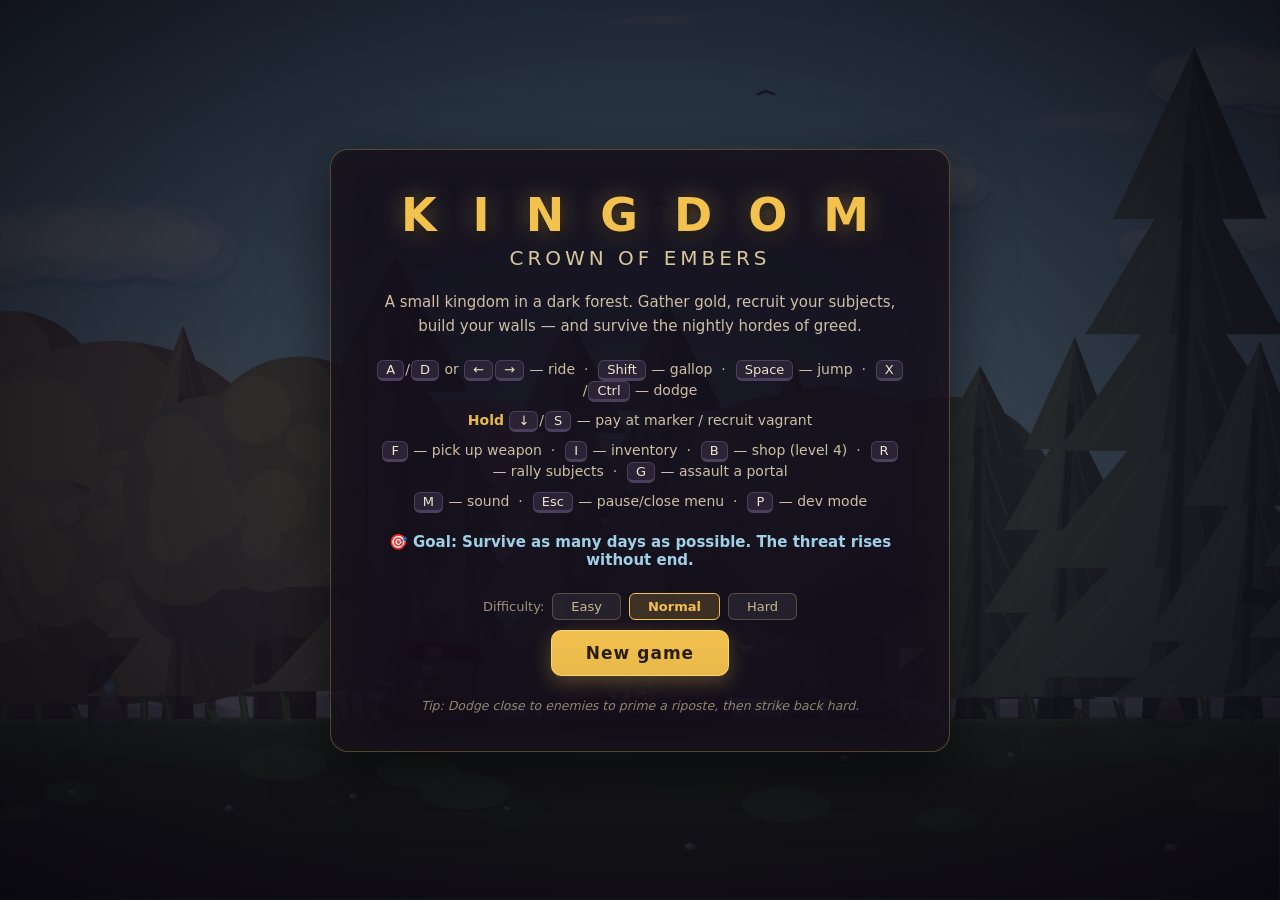
==== index.html @ ea425036 "Add castle upgrade system, render budget/profiler, and rendering overhaul Introduces a castle upgrad" ====
<!DOCTYPE html>
<html lang="en">
<head>
<meta charset="UTF-8" />
<meta name="viewport" content="width=device-width, initial-scale=1.0, maximum-scale=1.0, user-scalable=no, viewport-fit=cover" />
<meta name="apple-mobile-web-app-capable" content="yes" />
<meta name="apple-mobile-web-app-status-bar-style" content="black-translucent" />
<meta name="mobile-web-app-capable" content="yes" />
<title>Kingdom — Crown of Embers</title>
<link rel="stylesheet" href="style.css" />
<style>
.diff-select { display:flex; align-items:center; gap:8px; margin:14px 0 10px; justify-content:center; }
.diff-label  { color:#a09078; font-size:13px; }
.diff-btn    { background:rgba(255,255,255,0.07); border:1px solid rgba(200,180,120,0.3); color:#c8b890;
               padding:5px 18px; border-radius:6px; cursor:pointer; font-size:13px; font-family:inherit;
               transition:background 0.15s, border-color 0.15s; }
.diff-btn:hover    { background:rgba(255,255,255,0.13); }
.diff-btn.diff-active { background:rgba(242,193,78,0.18); border-color:#f2c14e; color:#f2c14e; font-weight:bold; }
.diff-btn[data-diff="easy"].diff-active   { background:rgba(155,208,90,0.18); border-color:#9bd05a; color:#9bd05a; }
.diff-btn[data-diff="hard"].diff-active   { background:rgba(220,80,60,0.18);  border-color:#e05040; color:#e05040; }
</style>
</head>
<body>
  <div id="game-wrap">
    <canvas id="game"></canvas>

    <!-- HUD -->
    <div id="hud" class="hidden">
      <div class="hud-left">
        <div id="hud-day" class="hud-pill"><span class="icon" id="hud-phase-icon">☀</span> <span id="hud-day-text">Day 1</span> · <span id="hud-phase-text">Morning</span></div>
        <div id="hud-base" class="hud-pill">🏰 <span id="hud-base-text">Camp</span></div>
        <div id="hud-skipnight" class="hud-pill" style="display:none;cursor:pointer;pointer-events:auto;">🌆 Skip to dusk <span style="opacity:0.65">[N]</span></div>
      </div>
      <div class="hud-center">
        <div id="hud-objective" class="hud-objective">Build up your base and survive the night</div>
      </div>
      <div class="hud-right">
        <div id="hud-coins" class="hud-pill big">🪙 <span id="hud-coins-text">0</span></div>
        <div id="hud-hp" class="hud-pill">❤ <span id="hud-hp-text">5/5</span></div>
        <div id="hud-weapon" class="hud-pill">⚔ <span id="hud-weapon-text">No weapon</span></div>
        <div id="hud-armor" class="hud-pill">🛡 <span id="hud-armor-text">No armor</span></div>
        <div id="hud-pop" class="hud-pill">👥 <span id="hud-pop-text">0</span> · 🏹 <span id="hud-arch-text">0</span> · 🔨 <span id="hud-build-text">0</span></div>
        <div id="hud-arrow-rain" class="hud-pill hud-ability hidden">
          <span id="hud-arrow-rain-fill" class="hud-ability-fill"></span>
          <span class="hud-ability-key">Q</span>
          <span class="hud-ability-name">Arrow Rain</span>
          <span id="hud-arrow-rain-cd" class="hud-ability-cd">Ready</span>
        </div>
        <div id="hud-skillpts" class="hud-pill" style="display:none;cursor:pointer;">🏹 <span id="hud-skillpts-text">0 ep</span></div>
      </div>
    </div>

    <!-- contextual prompt -->
    <div id="prompt" class="hidden"></div>

    <!-- Start screen -->
    <div id="start-screen" class="overlay">
      <div class="overlay-card">
        <h1>K I N G D O M</h1>
        <h2>Crown of Embers</h2>
        <p class="tag">A small kingdom in a dark forest. Gather gold, recruit your subjects, build your walls — and survive the nightly hordes of greed.</p>
        <div class="controls">
          <div><kbd>A</kbd>/<kbd>D</kbd> or <kbd>←</kbd><kbd>→</kbd> — ride &nbsp;·&nbsp; <kbd>Shift</kbd> — gallop &nbsp;·&nbsp; <kbd>Space</kbd> — jump &nbsp;·&nbsp; <kbd>X</kbd>/<kbd>Ctrl</kbd> — dodge</div>
          <div><b>Hold</b> <kbd>↓</kbd>/<kbd>S</kbd> — pay at marker / recruit vagrant</div>
          <div><kbd>F</kbd> — pick up weapon &nbsp;·&nbsp; <kbd>I</kbd> — inventory &nbsp;·&nbsp; <kbd>B</kbd> — shop (level 4) &nbsp;·&nbsp; <kbd>R</kbd> — rally subjects &nbsp;·&nbsp; <kbd>G</kbd> — assault a portal</div>
          <div><kbd>M</kbd> — sound &nbsp;·&nbsp; <kbd>Esc</kbd> — pause/close menu &nbsp;·&nbsp; <kbd>P</kbd> — dev mode</div>
        </div>
        <div class="goal-line">🎯 Goal: Survive as many days as possible. The threat rises without end.</div>
        <div class="diff-select">
          <span class="diff-label">Difficulty:</span>
          <button class="diff-btn" data-diff="easy">Easy</button>
          <button class="diff-btn diff-active" data-diff="normal">Normal</button>
          <button class="diff-btn" data-diff="hard">Hard</button>
        </div>
        <div class="btn-row">
          <button id="btn-start" class="btn primary">New game</button>
          <button id="btn-continue" class="btn hidden">Continue</button>
        </div>
        <p class="hint">Tip: Dodge close to enemies to prime a riposte, then strike back hard.</p>
      </div>
    </div>

    <!-- End screen -->
    <div id="end-screen" class="overlay hidden">
      <div class="overlay-card">
        <h1 id="end-title">The kingdom fell</h1>
        <p id="end-text" class="tag"></p>
        <div class="btn-row">
          <button id="btn-restart" class="btn primary">Play again</button>
        </div>
      </div>
    </div>

    <div id="pause-screen" class="overlay hidden">
      <div class="overlay-card small">
        <h1>Pause</h1>
        <p class="tag">Press <kbd>Esc</kbd> to continue</p>
      </div>
    </div>

    <!-- Skill Tree (toggle with K) -->
    <div id="skill-tree-screen" class="hidden" style="position:absolute;inset:0;background:rgba(8,5,18,0.88);display:flex;align-items:center;justify-content:center;z-index:120;font-family:inherit;">
      <div id="skill-tree-card" style="background:rgba(20,14,30,0.97);border:1.5px solid rgba(200,170,100,0.35);border-radius:14px;padding:28px 32px;max-width:720px;width:95%;color:#d4c8a8;position:relative;">
        <div style="display:flex;align-items:center;justify-content:space-between;margin-bottom:18px;">
          <h2 id="st-title" style="margin:0;font-size:20px;color:#f2c14e;letter-spacing:2px;">🏹 ARCHER SKILL TREE</h2>
          <div style="display:flex;align-items:center;gap:16px;">
            <span id="st-points" style="color:#9bd05a;font-size:15px;font-weight:bold;"></span>
            <button id="st-close-btn" style="background:rgba(255,255,255,0.08);border:1px solid rgba(255,255,255,0.2);color:#c8b890;padding:4px 14px;border-radius:6px;cursor:pointer;font-size:14px;font-family:inherit;">Close ✕</button>
          </div>
        </div>
        <div id="st-tabs" style="display:flex;gap:8px;margin-bottom:14px;"></div>
        <div id="st-branches" style="display:grid;grid-template-columns:1fr 1fr 1fr;gap:14px;margin-bottom:18px;"></div>
        <div id="st-ultimates" style="display:grid;grid-template-columns:1fr 1fr;gap:14px;padding-top:14px;border-top:1px solid rgba(200,170,100,0.2);"></div>
        <p style="margin:12px 0 0;font-size:11px;color:#7a6a50;text-align:center;">Press <kbd style="background:rgba(255,255,255,0.1);padding:1px 6px;border-radius:3px;">K</kbd> to open/close the skill tree</p>
      </div>
    </div>

    <!-- Dev Tools Panel (toggle with P) -->
    <div id="dev-panel" class="hidden" aria-label="Developer tools">
      <div class="dev-header">
        <div class="dev-title">
          <span class="dev-eyebrow">Developer</span>
          <strong>Tools</strong>
        </div>
        <div class="dev-header-actions">
          <output id="dev-fps" class="dev-fps" aria-label="Frames per second">-- FPS</output>
          <kbd>P</kbd>
          <button type="button" id="dev-close" class="dev-close" title="Close dev tools" aria-label="Close dev tools">×</button>
        </div>
      </div>

      <dl id="dev-stats" class="dev-stats" aria-live="polite"></dl>

      <div class="dev-quickbar" aria-label="Quick dev controls">
        <button class="dev-btn" id="dev-profiler-btn" data-dev="profiler">Profiler: ⚫ OFF</button>
        <button class="dev-btn" id="dev-god-btn" data-dev="godMode">God mode: ⚫ OFF</button>
        <button class="dev-btn" data-dev="healAll">Full heal 💚</button>
        <div class="dev-speed" role="group" aria-label="Game speed">
          <button class="dev-btn dev-speed-btn dev-active" id="dev-spd-1" data-dev="speed1">×1</button>
          <button class="dev-btn dev-speed-btn" id="dev-spd-2" data-dev="speed2">×2</button>
          <button class="dev-btn dev-speed-btn" id="dev-spd-4" data-dev="speed4">×4</button>
        </div>
      </div>

      <details class="dev-section" open>
        <summary><span>Run setup</span><small>Gold, embers and day jumps</small></summary>
        <div class="dev-section-body">
          <div class="dev-group">
            <div class="dev-label">Gold</div>
            <div class="dev-row dev-equal">
              <button class="dev-btn" data-dev="coins10">+10 🪙</button>
              <button class="dev-btn" data-dev="coins50">+50 🪙</button>
              <button class="dev-btn" data-dev="coins1000">+1000 🪙</button>
            </div>
          </div>
          <div class="dev-group">
            <div class="dev-label">Embers</div>
            <div class="dev-row dev-equal">
              <button class="dev-btn" data-dev="embers10">+10 🔥</button>
              <button class="dev-btn" data-dev="embers50">+50 🔥</button>
              <button class="dev-btn" data-dev="embers500">+500 🔥</button>
            </div>
          </div>
          <div class="dev-group">
            <div class="dev-label">Time</div>
            <div class="dev-row">
              <button class="dev-btn" data-dev="night">→ Night 🌙</button>
              <button class="dev-btn" data-dev="day">→ Day ☀</button>
              <button class="dev-btn dev-danger" data-dev="day10">Day 10 ☠</button>
              <button class="dev-btn dev-danger" data-dev="day15">Day 15 ☠</button>
              <button class="dev-btn dev-danger" data-dev="day20">Day 20 ☠</button>
            </div>
          </div>
          <div class="dev-group">
            <div class="dev-label">Meta</div>
            <div class="dev-row">
              <button class="dev-btn dev-danger" data-dev="resetUpgrades">Reset upgrades</button>
              <button class="dev-btn dev-danger" data-dev="clearLeaderboard">Clear leaderboard</button>
            </div>
          </div>
        </div>
      </details>

      <details class="dev-section" open>
        <summary><span>Kingdom</span><small>Base, walls and recovery</small></summary>
        <div class="dev-section-body">
          <div class="dev-row">
            <button class="dev-btn" data-dev="upgradeBase">Upgrade base ⬆</button>
            <button class="dev-btn dev-danger" data-dev="maxBase">Max base 🏰</button>
            <button class="dev-btn dev-danger" data-dev="maxWalls">Max walls 🧱</button>
            <button class="dev-btn" data-dev="fortTier">Fort tier +1 🔮</button>
          </div>
        </div>
      </details>

      <details class="dev-section">
        <summary><span>Spawn</span><small>Enemies, units and wildlife</small></summary>
        <div class="dev-section-body">
          <div class="dev-group">
            <div class="dev-label">Enemies</div>
            <div class="dev-row">
              <button class="dev-btn" data-dev="imp">Imp</button>
              <button class="dev-btn" data-dev="fireImp">Flying Imp</button>
              <button class="dev-btn" data-dev="emberBrute">Ember Brute</button>
              <button class="dev-btn" data-dev="ashPriest">Ash Priest</button>
              <button class="dev-btn" data-dev="siegeImp">Siege Imp</button>
              <button class="dev-btn" data-dev="8imp">8x Imp</button>
              <button class="dev-btn" data-dev="dragon">🐉 Dragon</button>
              <button class="dev-btn" data-dev="magmaGolem">Magma Colossus</button>
              <button class="dev-btn dev-danger" data-dev="killAll">💀 Kill all</button>
            </div>
          </div>
          <div class="dev-group">
            <div class="dev-label">The Hollow (phase 2)</div>
            <div class="dev-row">
              <button class="dev-btn" data-dev="shade">Shade</button>
              <button class="dev-btn" data-dev="voidWraith">Void Wraith</button>
              <button class="dev-btn" data-dev="voidBrute">Hollow Brute</button>
              <button class="dev-btn" data-dev="voidTitan">Void Titan</button>
              <button class="dev-btn" data-dev="voidSeraph">Null Seraph</button>
            </div>
          </div>
          <div class="dev-group">
            <div class="dev-label">Assault & phases</div>
            <div class="dev-row">
              <button class="dev-btn" data-dev="startAssault">⚔ Start assault</button>
              <button class="dev-btn" data-dev="crackPortals">Crack portals</button>
              <button class="dev-btn dev-danger" data-dev="phase2">🌀 Begin phase 2</button>
            </div>
          </div>
          <div class="dev-group">
            <div class="dev-label">Units</div>
            <div class="dev-row dev-equal">
              <button class="dev-btn" data-dev="unitArcher">🏹 Archer</button>
              <button class="dev-btn" data-dev="unitBuilder">🔨 Builder</button>
              <button class="dev-btn" data-dev="unitFarmer">🌾 Farmer</button>
              <button class="dev-btn" data-dev="unitGuard">🛡️ Guard</button>
              <button class="dev-btn" data-dev="unitMiner">⛏️ Miner</button>
            </div>
          </div>
          <div class="dev-group">
            <div class="dev-label">Wildlife</div>
            <div class="dev-row">
              <button class="dev-btn" data-dev="deer">🦌 Deer</button>
              <button class="dev-btn" data-dev="rabbit">🐇 Rabbit</button>
              <button class="dev-btn" data-dev="duck">🦆 Duck</button>
              <button class="dev-btn dev-danger" data-dev="bear">🐻 Bear</button>
            </div>
          </div>
        </div>
      </details>

      <details class="dev-section">
        <summary><span>Progression</span><small>Levels and skill points</small></summary>
        <div class="dev-section-body">
          <div class="dev-row">
            <button class="dev-btn" data-dev="archerLvl1">🏹 +1 lvl</button>
            <button class="dev-btn" data-dev="archerLvl5">🏹 +5 lvl</button>
            <button class="dev-btn" data-dev="guardLvl1">🛡️ +1 lvl</button>
            <button class="dev-btn" data-dev="guardLvl5">🛡️ +5 lvl</button>
            <button class="dev-btn" data-dev="skillPts5">+5 skill pts</button>
            <button class="dev-btn dev-danger" data-dev="archerAllSkills">🏹 All skills</button>
          </div>
        </div>
      </details>

      <details class="dev-section">
        <summary><span>Player loadout</span><small>Death hub, weapons and armor</small></summary>
        <div class="dev-section-body">
          <div class="dev-group">
            <div class="dev-label">Player</div>
            <div class="dev-row">
              <button class="dev-btn dev-danger" data-dev="deathHub">Death hub</button>
            </div>
          </div>
          <div class="dev-group">
            <div class="dev-label">Weapons</div>
            <div class="dev-stack" id="dev-weapon-buttons">
              <button class="dev-btn dev-danger" data-dev="dropWeapon">Drop equipped</button>
            </div>
          </div>
          <div class="dev-group">
            <div class="dev-label">Armor</div>
            <div class="dev-stack" id="dev-armor-buttons">
              <button class="dev-btn dev-danger" data-dev="removeArmor">Remove armor</button>
            </div>
          </div>
          <div class="dev-group">
            <div class="dev-label">Mounts</div>
            <div class="dev-stack" id="dev-mount-buttons">
              <button class="dev-btn dev-danger" data-dev="stableMount">Dismount</button>
            </div>
          </div>
        </div>
      </details>
    </div>
  </div>

  <!-- Mobile touch controls -->
  <div id="touch-controls" class="hidden">
    <div id="tc-left">
      <button class="tc-btn" id="tc-move-left">◀</button>
      <button class="tc-btn" id="tc-move-right">▶</button>
    </div>
    <div id="tc-right">
      <button class="tc-btn tc-small" id="tc-interact">⬇ Pay</button>
      <button class="tc-btn tc-small" id="tc-pickup">⚔ Pick up</button>
      <button class="tc-btn tc-small" id="tc-dodge">Dodge</button>
      <button class="tc-btn tc-jump" id="tc-jump">↑</button>
    </div>
  </div>

  <script type="module" src="src/core/game.js"></script>
</body>
</html>
---- style.css ----
:root {
  --gold: #f2c14e;
  --gold-soft: #e8b84b;
  --ink: #1a1622;
  --parchment: #efe2c4;
  --blue: #6fb3d6;
  --red: #c1453b;
}

* { box-sizing: border-box; margin: 0; padding: 0; }

html, body {
  width: 100%;
  height: 100%;
  overflow: hidden;
  background: #0c0a12;
  font-family: "Trebuchet MS", "Segoe UI", system-ui, sans-serif;
  color: var(--parchment);
  user-select: none;
}

#game-wrap { position: fixed; inset: 0; }

canvas#game {
  display: block;
  width: 100%;
  height: 100%;
  image-rendering: auto;
  cursor: default;
}

.hidden { display: none !important; }

/* ---------- HUD ---------- */
#hud {
  position: absolute;
  top: 0; left: 0; right: 0;
  display: flex;
  justify-content: space-between;
  align-items: flex-start;
  padding: 14px 18px;
  pointer-events: none;
  z-index: 5;
  text-shadow: 0 2px 4px rgba(0,0,0,0.7);
}
.hud-left, .hud-right { display: flex; flex-direction: column; gap: 8px; }
.hud-center { flex: 1; display: flex; justify-content: center; }
.hud-right { align-items: flex-end; }

.hud-pill {
  background: rgba(20, 16, 28, 0.72);
  border: 1px solid rgba(242, 193, 78, 0.42);
  border-radius: 999px;
  padding: 6px 14px;
  font-size: 15px;
  font-weight: 600;
  letter-spacing: 0;
  white-space: nowrap;
}
.hud-pill.big { font-size: 20px; color: var(--gold); border-color: rgba(242,193,78,0.68); }
.hud-pill .icon { font-size: 16px; }
.hud-ability {
  position: relative;
  overflow: hidden;
  display: flex;
  align-items: center;
  gap: 8px;
  color: #cfe6f2;
  border-color: rgba(111, 179, 214, 0.55);
}
.hud-ability-fill {
  position: absolute;
  inset: 0 auto 0 0;
  width: 100%;
  background: rgba(111, 179, 214, 0.18);
  pointer-events: none;
}
.hud-ability > span:not(.hud-ability-fill) {
  position: relative;
  z-index: 1;
}
.hud-ability-key {
  min-width: 22px;
  height: 22px;
  display: inline-flex;
  align-items: center;
  justify-content: center;
  border: 1px solid rgba(207, 230, 242, 0.5);
  border-radius: 6px;
  background: rgba(207, 230, 242, 0.08);
  font-size: 12px;
}
.hud-ability-cd {
  color: var(--gold);
}
.hud-ability.ready {
  color: #f3f6df;
  border-color: rgba(155, 208, 90, 0.62);
}
.hud-ability.ready .hud-ability-fill {
  background: rgba(155, 208, 90, 0.18);
}

.hud-objective {
  background: rgba(20, 16, 28, 0.66);
  border: 1px solid rgba(111, 179, 214, 0.48);
  border-radius: 999px;
  padding: 7px 18px;
  font-size: 14px;
  color: #cfe6f2;
  max-width: 60vw;
  text-align: center;
}

#prompt {
  position: absolute;
  left: 50%;
  bottom: 8%;
  transform: translateX(-50%);
  background: rgba(20, 16, 28, 0.88);
  border: 1px solid rgba(242, 193, 78, 0.62);
  border-radius: 8px;
  padding: 10px 22px;
  font-size: 16px;
  font-weight: 600;
  z-index: 5;
  text-align: center;
  text-shadow: 0 2px 4px rgba(0,0,0,0.7);
  pointer-events: none;
}
#prompt .cost { color: var(--gold); }
#prompt .hold {
  opacity: 0.86;
  font-size: 0.82em;
  border: 1px solid rgba(242,193,78,0.38);
  border-radius: 6px;
  padding: 1px 7px;
  background: rgba(242,193,78,0.08);
}

/* ---------- Overlays ---------- */
.overlay {
  position: absolute;
  inset: 0;
  display: flex;
  align-items: center;
  justify-content: center;
  background: radial-gradient(ellipse at center, rgba(20,14,30,0.55), rgba(8,6,14,0.92));
  z-index: 10;
}
.overlay-card {
  text-align: center;
  max-width: 620px;
  padding: 38px 44px;
  background: rgba(18, 14, 26, 0.85);
  border: 1px solid rgba(242, 193, 78, 0.3);
  border-radius: 18px;
  box-shadow: 0 20px 60px rgba(0,0,0,0.6), inset 0 0 60px rgba(242,193,78,0.04);
}
.overlay-card.small { max-width: 360px; }

.overlay-card h1 {
  font-size: 46px;
  letter-spacing: 10px;
  color: var(--gold);
  text-shadow: 0 0 24px rgba(242,193,78,0.4), 0 4px 8px rgba(0,0,0,0.6);
  margin-bottom: 4px;
}
.overlay-card h2 {
  font-size: 20px;
  font-weight: 400;
  letter-spacing: 4px;
  color: #d8c79a;
  margin-bottom: 20px;
  text-transform: uppercase;
}
.tag {
  font-size: 15px;
  line-height: 1.6;
  color: #cdbfa3;
  margin-bottom: 22px;
}
.controls {
  display: flex;
  flex-direction: column;
  gap: 9px;
  font-size: 14px;
  color: #cdbfa3;
  margin-bottom: 20px;
  text-align: center;
}
.controls b { color: var(--gold-soft); }
kbd {
  display: inline-block;
  background: #2a2336;
  border: 1px solid #4a3f5c;
  border-bottom-width: 3px;
  border-radius: 6px;
  padding: 1px 8px;
  font-family: inherit;
  font-size: 13px;
  color: #f0e6cf;
  margin: 0 1px;
}
.goal-line {
  font-size: 15px;
  color: #9fd0e6;
  margin-bottom: 24px;
  font-weight: 600;
}
.btn-row { display: flex; gap: 14px; justify-content: center; }
.btn {
  font-family: inherit;
  font-size: 17px;
  font-weight: 700;
  letter-spacing: 1px;
  padding: 12px 34px;
  border-radius: 10px;
  border: 1px solid rgba(242,193,78,0.5);
  background: #241d31;
  color: #f0e6cf;
  cursor: pointer;
  transition: transform .08s ease, background .15s ease, box-shadow .15s ease;
}
.btn:hover { transform: translateY(-2px); background: #2e2540; }
.btn.primary {
  background: linear-gradient(180deg, var(--gold), var(--gold-soft));
  color: #2a1d08;
  border-color: #f7d57a;
  box-shadow: 0 6px 20px rgba(242,193,78,0.3);
}
.btn.primary:hover { box-shadow: 0 10px 28px rgba(242,193,78,0.45); }
.hint {
  margin-top: 22px;
  font-size: 12.5px;
  color: #8f8470;
  font-style: italic;
}

/* ---------- Dev Tools Panel ---------- */
#dev-panel {
  position: fixed;
  top: 56px;
  right: 12px;
  width: min(380px, calc(100vw - 24px));
  max-height: calc(100vh - 72px);
  overflow-y: auto;
  background: rgba(10, 8, 20, 0.94);
  border: 1px solid rgba(155, 208, 90, 0.4);
  border-radius: 8px;
  padding: 0 0 10px;
  z-index: 20;
  font-size: 13px;
  color: var(--parchment);
  box-shadow: 0 16px 44px rgba(0,0,0,0.58);
  backdrop-filter: blur(8px);
}
#dev-panel::-webkit-scrollbar { width: 6px; }
#dev-panel::-webkit-scrollbar-thumb { background: rgba(155,208,90,0.35); border-radius: 6px; }

.dev-header {
  position: sticky;
  top: 0;
  z-index: 2;
  display: flex;
  align-items: center;
  justify-content: space-between;
  gap: 10px;
  padding: 10px 12px;
  background: linear-gradient(180deg, rgba(18, 24, 24, 0.98), rgba(10, 8, 20, 0.94));
  border-bottom: 1px solid rgba(155,208,90,0.25);
}
.dev-title {
  display: flex;
  flex-direction: column;
  gap: 1px;
  min-width: 0;
}
.dev-title strong {
  color: #dff5b0;
  font-size: 16px;
  line-height: 1.05;
  letter-spacing: 0;
}
.dev-eyebrow {
  color: #8f8470;
  font-size: 9px;
  font-weight: 700;
  letter-spacing: 1.6px;
  text-transform: uppercase;
}
.dev-header-actions {
  display: flex;
  align-items: center;
  gap: 6px;
}
.dev-header-actions kbd {
  padding: 2px 7px;
  font-size: 11px;
  border-bottom-width: 1px;
}
.dev-fps {
  flex: 0 0 auto;
  padding: 4px 7px;
  border: 1px solid rgba(155,208,90,0.35);
  border-radius: 6px;
  background: rgba(155,208,90,0.12);
  color: #c8f18a;
  font: 700 11px/1 "Courier New", monospace;
  letter-spacing: 0;
  white-space: nowrap;
}
.dev-close {
  width: 26px;
  height: 26px;
  border: 1px solid rgba(255,255,255,0.14);
  border-radius: 6px;
  background: rgba(255,255,255,0.06);
  color: #cdbfa3;
  cursor: pointer;
  font-size: 18px;
  line-height: 1;
}
.dev-close:hover {
  background: rgba(255,255,255,0.12);
  color: #f0e6cf;
}
.dev-stats {
  display: grid;
  grid-template-columns: repeat(4, minmax(0, 1fr));
  gap: 6px;
  margin: 10px 10px 8px;
  padding: 8px;
  background: rgba(0,0,0,0.32);
  border: 1px solid rgba(155,208,90,0.16);
  border-radius: 8px;
}
.dev-stat {
  min-width: 0;
  padding: 5px 6px;
  border-radius: 6px;
  background: rgba(255,255,255,0.045);
}
.dev-stat dt {
  color: #8f8470;
  font-size: 9px;
  font-weight: 700;
  letter-spacing: 0.7px;
  line-height: 1;
  text-transform: uppercase;
}
.dev-stat dd {
  margin-top: 4px;
  overflow: hidden;
  color: #dff5b0;
  font: 700 12px/1.15 "Courier New", monospace;
  text-overflow: ellipsis;
  white-space: nowrap;
}
.dev-quickbar {
  display: grid;
  grid-template-columns: minmax(0, 1fr) auto;
  gap: 6px;
  align-items: stretch;
  margin: 0 10px 10px;
}
.dev-speed {
  grid-column: 1 / -1;
  display: flex;
  gap: 4px;
}
.dev-speed .dev-btn {
  min-width: 42px;
}
.dev-section {
  margin: 0 10px 8px;
  overflow: hidden;
  border: 1px solid rgba(255,255,255,0.09);
  border-radius: 8px;
  background: rgba(255,255,255,0.035);
}
.dev-section[open] {
  border-color: rgba(155,208,90,0.23);
  background: rgba(155,208,90,0.045);
}
.dev-section > summary {
  display: flex;
  align-items: center;
  gap: 9px;
  min-height: 40px;
  padding: 8px 10px;
  cursor: pointer;
  list-style: none;
}
.dev-section > summary::-webkit-details-marker { display: none; }
.dev-section > summary::before {
  content: "+";
  flex: 0 0 auto;
  width: 18px;
  height: 18px;
  display: inline-flex;
  align-items: center;
  justify-content: center;
  border: 1px solid rgba(155,208,90,0.24);
  border-radius: 5px;
  color: #9bd05a;
  font: 700 14px/1 "Courier New", monospace;
}
.dev-section[open] > summary::before { content: "-"; }
.dev-section > summary span {
  color: #f0e6cf;
  font-weight: 700;
  line-height: 1.1;
}
.dev-section > summary small {
  margin-left: auto;
  color: #8f8470;
  font-size: 10px;
  line-height: 1.2;
  text-align: right;
}
.dev-section-body {
  padding: 0 10px 10px;
  border-top: 1px solid rgba(255,255,255,0.07);
}
.dev-group {
  padding-top: 9px;
}
.dev-group + .dev-group {
  margin-top: 9px;
  border-top: 1px solid rgba(255,255,255,0.06);
}
.dev-label {
  font-size: 10px;
  text-transform: uppercase;
  letter-spacing: 1.2px;
  color: #8f8470;
  margin-bottom: 5px;
}
.dev-row {
  display: flex;
  flex-wrap: wrap;
  gap: 5px;
}
.dev-row + .dev-row { margin-top: 5px; }
.dev-row.dev-equal .dev-btn {
  flex: 1 1 86px;
  justify-content: center;
  text-align: center;
}
.dev-stack {
  display: flex;
  flex-direction: column;
  gap: 8px;
}
.dev-subsection {
  display: flex;
  flex-direction: column;
  gap: 5px;
}
.dev-mini-label {
  color: #a6bf84;
  font-size: 10px;
  font-weight: 700;
  letter-spacing: 0.7px;
  text-transform: uppercase;
}
.dev-btn {
  font-family: inherit;
  font-size: 11px;
  font-weight: 600;
  min-height: 28px;
  display: inline-flex;
  align-items: center;
  justify-content: center;
  padding: 5px 8px;
  border-radius: 6px;
  border: 1px solid rgba(242,193,78,0.3);
  background: rgba(36,29,49,0.9);
  color: #f0e6cf;
  cursor: pointer;
  transition: background .12s, border-color .12s, transform .08s;
  line-height: 1.15;
  text-align: center;
  white-space: normal;
}
.dev-btn:hover { background: rgba(60,48,80,0.95); border-color: rgba(242,193,78,0.6); transform: translateY(-1px); }
.dev-btn.dev-active { background: rgba(155,208,90,0.2); border-color: #9bd05a; color: #9bd05a; }
.dev-btn.dev-danger { border-color: rgba(193,69,59,0.5); color: #e07060; }
.dev-btn.dev-danger:hover { background: rgba(193,69,59,0.2); border-color: #c1453b; }

/* ---------- Touch Controls ---------- */
#touch-controls {
  position: fixed;
  bottom: 0;
  left: 0;
  right: 0;
  height: 160px;
  padding-bottom: env(safe-area-inset-bottom, 0px);
  display: flex;
  justify-content: space-between;
  align-items: flex-end;
  padding-left: env(safe-area-inset-left, 12px);
  padding-right: env(safe-area-inset-right, 12px);
  z-index: 30;
  pointer-events: none;
}
#touch-controls.tc-visible { display: flex !important; }

#tc-left, #tc-right {
  display: flex;
  gap: 10px;
  align-items: flex-end;
  padding-bottom: 16px;
  pointer-events: none;
}

.tc-btn {
  pointer-events: all;
  width: 72px;
  height: 72px;
  border-radius: 50%;
  border: 2px solid rgba(242,193,78,0.5);
  background: rgba(18,14,26,0.72);
  color: #f0e6cf;
  font-size: 26px;
  font-family: inherit;
  font-weight: 700;
  display: flex;
  align-items: center;
  justify-content: center;
  cursor: pointer;
  -webkit-tap-highlight-color: transparent;
  touch-action: none;
  user-select: none;
  box-shadow: 0 4px 16px rgba(0,0,0,0.5), inset 0 1px 0 rgba(255,255,255,0.1);
  transition: background 0.08s, transform 0.06s;
}
.tc-btn:active, .tc-btn.tc-pressed {
  background: rgba(242,193,78,0.22);
  border-color: var(--gold);
  transform: scale(0.93);
}
.tc-btn.tc-small {
  width: 64px;
  height: 64px;
  font-size: 11px;
  font-weight: 700;
  letter-spacing: 0;
  border-radius: 14px;
  line-height: 1.2;
  text-align: center;
}
.tc-btn.tc-jump {
  width: 80px;
  height: 80px;
  font-size: 30px;
  border-color: rgba(111,179,214,0.6);
}
.tc-btn.tc-jump:active, .tc-btn.tc-jump.tc-pressed {
  background: rgba(111,179,214,0.22);
  border-color: var(--blue);
}

/* Mobile HUD */
@media (max-width: 600px) {
  #hud { padding: 8px 10px; padding-top: env(safe-area-inset-top, 8px); }
  .hud-pill { font-size: 12px; padding: 4px 10px; }
  .hud-pill.big { font-size: 16px; }
  .hud-objective { font-size: 11px; padding: 5px 10px; max-width: 50vw; }
  #hud-hp, #hud-weapon, #hud-armor { display: none; }
  .overlay-card { padding: 24px 18px; margin: 12px; }
  .overlay-card h1 { font-size: 28px; letter-spacing: 5px; }
  .overlay-card h2 { font-size: 14px; }
  .controls { display: none; }
  .tag { font-size: 13px; }
  .btn { font-size: 15px; padding: 10px 24px; }
  #prompt { font-size: 13px; padding: 8px 16px; bottom: 175px; }
  #dev-panel {
    top: 8px;
    right: 8px;
    left: 8px;
    width: auto;
    max-height: calc(100vh - 16px);
  }
  .dev-stats { grid-template-columns: repeat(2, minmax(0, 1fr)); }
  .dev-quickbar { grid-template-columns: 1fr; }
  .dev-speed { justify-content: stretch; }
  .dev-speed .dev-btn { flex: 1 1 0; }
  .dev-section > summary small { display: none; }
}
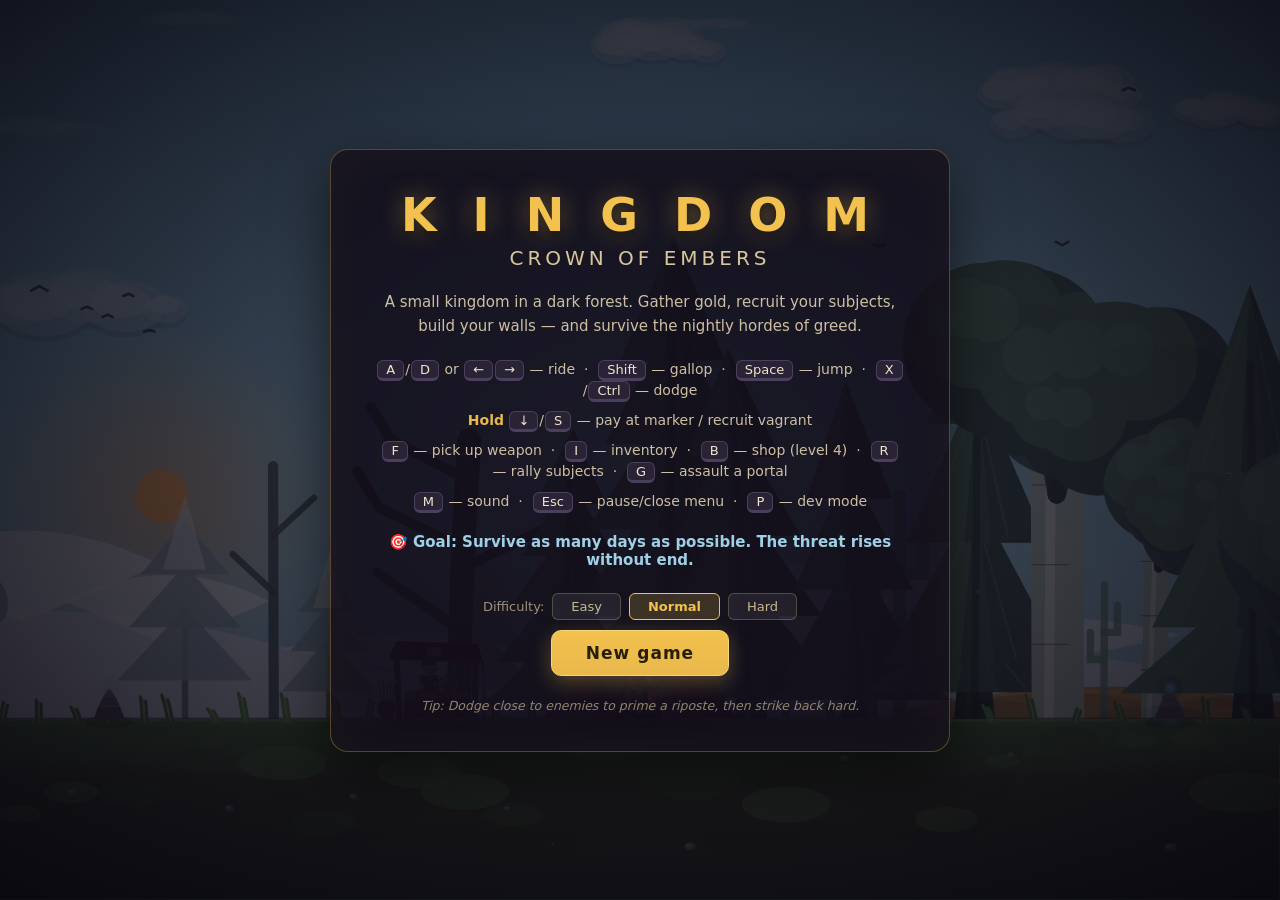
==== commit 32fbe303: "Add biome progression, weapons, and bosses" ====
--- a/index.html
+++ b/index.html
@@ -193,6 +193,23 @@
         </div>
       </details>
 
+      <details class="dev-section" open>
+        <summary><span>World</span><small>Teleport to biome test zones</small></summary>
+        <div class="dev-section-body">
+          <div class="dev-group">
+            <div class="dev-label">Biomes</div>
+            <div class="dev-row">
+              <button class="dev-btn" data-dev="biomeForest">Forest</button>
+              <button class="dev-btn" data-dev="biomeFrozen">Frozen Wastes</button>
+              <button class="dev-btn" data-dev="biomeDesert">Desert</button>
+              <button class="dev-btn" data-dev="biomeSwamp">Swamp</button>
+              <button class="dev-btn" data-dev="biomeVolcano">Volcano</button>
+              <button class="dev-btn" data-dev="biomeCorrupted">Corrupted Lands</button>
+            </div>
+          </div>
+        </div>
+      </details>
+
       <details class="dev-section">
         <summary><span>Spawn</span><small>Enemies, units and wildlife</small></summary>
         <div class="dev-section-body">
@@ -204,6 +221,7 @@
               <button class="dev-btn" data-dev="emberBrute">Ember Brute</button>
               <button class="dev-btn" data-dev="ashPriest">Ash Priest</button>
               <button class="dev-btn" data-dev="siegeImp">Siege Imp</button>
+              <button class="dev-btn" data-dev="chainImp">Chain Imp</button>
               <button class="dev-btn" data-dev="8imp">8x Imp</button>
               <button class="dev-btn" data-dev="dragon">🐉 Dragon</button>
               <button class="dev-btn" data-dev="magmaGolem">Magma Colossus</button>
@@ -218,6 +236,17 @@
               <button class="dev-btn" data-dev="voidBrute">Hollow Brute</button>
               <button class="dev-btn" data-dev="voidTitan">Void Titan</button>
               <button class="dev-btn" data-dev="voidSeraph">Null Seraph</button>
+            </div>
+          </div>
+          <div class="dev-group">
+            <div class="dev-label">Biome bosses</div>
+            <div class="dev-row">
+              <button class="dev-btn" data-dev="forestBoss">Forest Stalker</button>
+              <button class="dev-btn" data-dev="frozenBoss">Skadi's Wrath</button>
+              <button class="dev-btn" data-dev="desertBoss">Dune Broodmother</button>
+              <button class="dev-btn" data-dev="swampBoss">Sunken Behemoth</button>
+              <button class="dev-btn" data-dev="volcanoBoss">Ignited Core</button>
+              <button class="dev-btn" data-dev="corruptedBoss">Void Mind-Flayer</button>
             </div>
           </div>
           <div class="dev-group">
@@ -310,6 +339,6 @@
     </div>
   </div>
 
-  <script type="module" src="src/core/game.js"></script>
+  <script type="module" src="src/core/game.js?v=biomeboss1"></script>
 </body>
 </html>
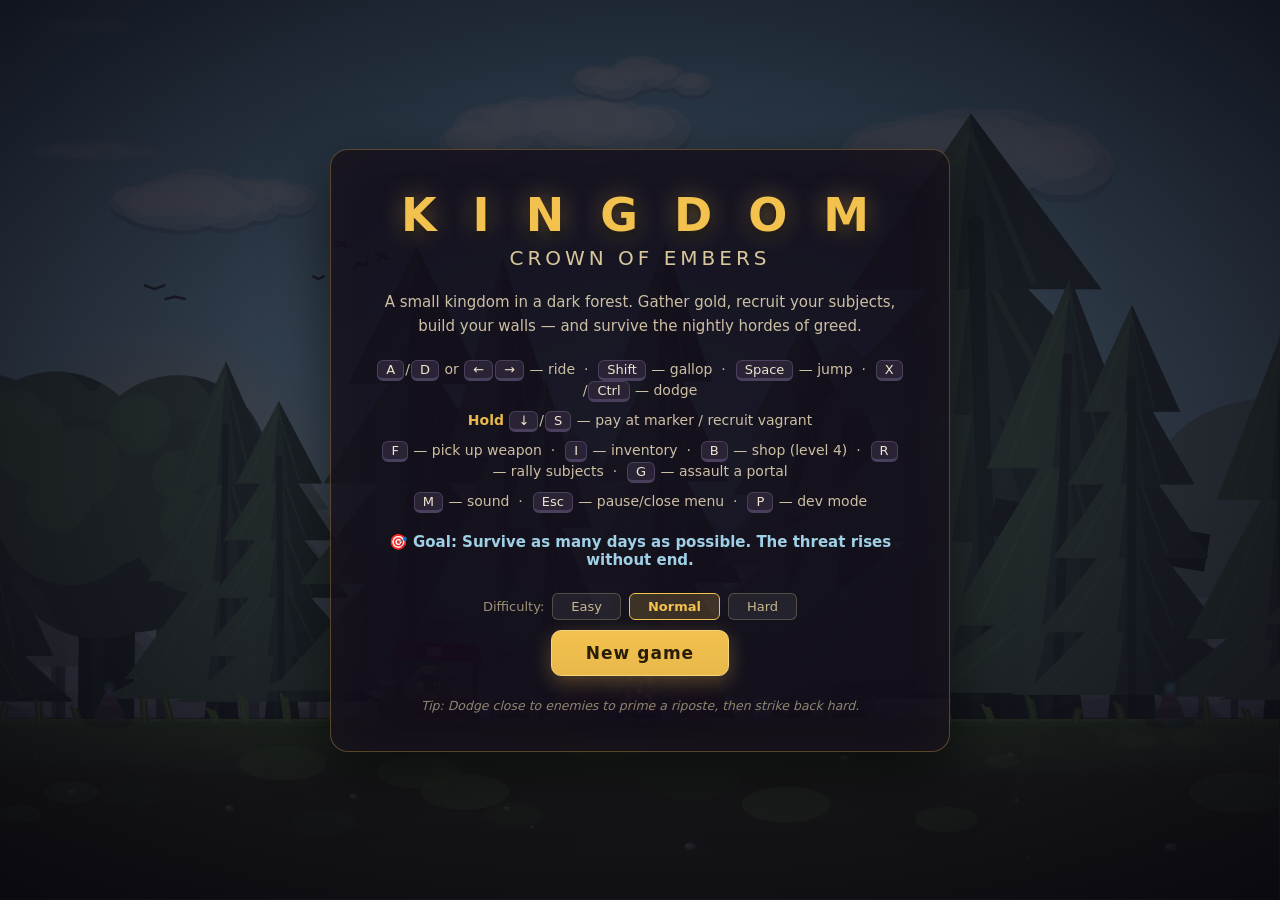
==== commit 8d2116e3: "Add biome progression, enemies, bosses, and drops" ====
--- a/index.html
+++ b/index.html
@@ -194,7 +194,7 @@
       </details>
 
       <details class="dev-section" open>
-        <summary><span>World</span><small>Teleport to biome test zones</small></summary>
+        <summary><span>World</span><small>Switch the active biome</small></summary>
         <div class="dev-section-body">
           <div class="dev-group">
             <div class="dev-label">Biomes</div>
@@ -254,7 +254,7 @@
             <div class="dev-row">
               <button class="dev-btn" data-dev="startAssault">⚔ Start assault</button>
               <button class="dev-btn" data-dev="crackPortals">Crack portals</button>
-              <button class="dev-btn dev-danger" data-dev="phase2">🌀 Begin phase 2</button>
+              <button class="dev-btn dev-danger" data-dev="phase2">🌀 Begin biome shift</button>
             </div>
           </div>
           <div class="dev-group">
@@ -339,6 +339,6 @@
     </div>
   </div>
 
-  <script type="module" src="src/core/game.js?v=biomeboss1"></script>
+  <script type="module" src="src/core/game.js?v=biomeactive1"></script>
 </body>
 </html>
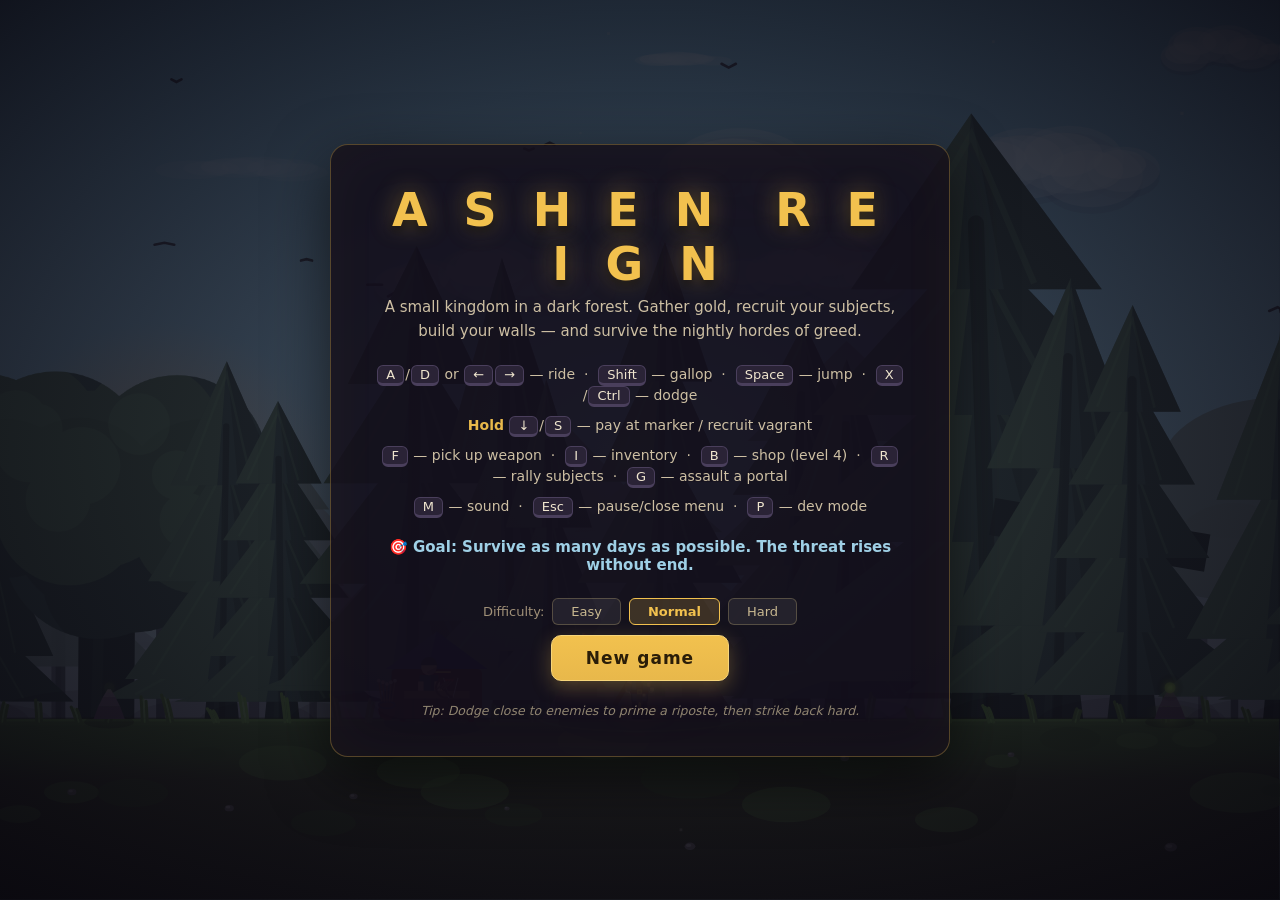
==== commit c61708bb: "Expand biome visuals and wall traversal" ====
--- a/index.html
+++ b/index.html
@@ -6,7 +6,7 @@
 <meta name="apple-mobile-web-app-capable" content="yes" />
 <meta name="apple-mobile-web-app-status-bar-style" content="black-translucent" />
 <meta name="mobile-web-app-capable" content="yes" />
-<title>Kingdom — Crown of Embers</title>
+<title>Ashen Reign</title>
 <link rel="stylesheet" href="style.css" />
 <style>
 .diff-select { display:flex; align-items:center; gap:8px; margin:14px 0 10px; justify-content:center; }
@@ -56,8 +56,7 @@
     <!-- Start screen -->
     <div id="start-screen" class="overlay">
       <div class="overlay-card">
-        <h1>K I N G D O M</h1>
-        <h2>Crown of Embers</h2>
+        <h1>A S H E N&nbsp;&nbsp;R E I G N</h1>
         <p class="tag">A small kingdom in a dark forest. Gather gold, recruit your subjects, build your walls — and survive the nightly hordes of greed.</p>
         <div class="controls">
           <div><kbd>A</kbd>/<kbd>D</kbd> or <kbd>←</kbd><kbd>→</kbd> — ride &nbsp;·&nbsp; <kbd>Shift</kbd> — gallop &nbsp;·&nbsp; <kbd>Space</kbd> — jump &nbsp;·&nbsp; <kbd>X</kbd>/<kbd>Ctrl</kbd> — dodge</div>
@@ -115,215 +114,155 @@
       </div>
     </div>
 
-    <!-- Dev Tools Panel (toggle with P) -->
-    <div id="dev-panel" class="hidden" aria-label="Developer tools">
-      <div class="dev-header">
-        <div class="dev-title">
-          <span class="dev-eyebrow">Developer</span>
-          <strong>Tools</strong>
-        </div>
-        <div class="dev-header-actions">
-          <output id="dev-fps" class="dev-fps" aria-label="Frames per second">-- FPS</output>
-          <kbd>P</kbd>
-          <button type="button" id="dev-close" class="dev-close" title="Close dev tools" aria-label="Close dev tools">×</button>
-        </div>
-      </div>
-
-      <dl id="dev-stats" class="dev-stats" aria-live="polite"></dl>
-
-      <div class="dev-quickbar" aria-label="Quick dev controls">
-        <button class="dev-btn" id="dev-profiler-btn" data-dev="profiler">Profiler: ⚫ OFF</button>
-        <button class="dev-btn" id="dev-god-btn" data-dev="godMode">God mode: ⚫ OFF</button>
-        <button class="dev-btn" data-dev="healAll">Full heal 💚</button>
-        <div class="dev-speed" role="group" aria-label="Game speed">
-          <button class="dev-btn dev-speed-btn dev-active" id="dev-spd-1" data-dev="speed1">×1</button>
-          <button class="dev-btn dev-speed-btn" id="dev-spd-2" data-dev="speed2">×2</button>
-          <button class="dev-btn dev-speed-btn" id="dev-spd-4" data-dev="speed4">×4</button>
-        </div>
-      </div>
-
-      <details class="dev-section" open>
-        <summary><span>Run setup</span><small>Gold, embers and day jumps</small></summary>
-        <div class="dev-section-body">
-          <div class="dev-group">
-            <div class="dev-label">Gold</div>
-            <div class="dev-row dev-equal">
-              <button class="dev-btn" data-dev="coins10">+10 🪙</button>
-              <button class="dev-btn" data-dev="coins50">+50 🪙</button>
-              <button class="dev-btn" data-dev="coins1000">+1000 🪙</button>
-            </div>
-          </div>
-          <div class="dev-group">
-            <div class="dev-label">Embers</div>
-            <div class="dev-row dev-equal">
-              <button class="dev-btn" data-dev="embers10">+10 🔥</button>
-              <button class="dev-btn" data-dev="embers50">+50 🔥</button>
-              <button class="dev-btn" data-dev="embers500">+500 🔥</button>
-            </div>
-          </div>
-          <div class="dev-group">
-            <div class="dev-label">Time</div>
-            <div class="dev-row">
-              <button class="dev-btn" data-dev="night">→ Night 🌙</button>
-              <button class="dev-btn" data-dev="day">→ Day ☀</button>
-              <button class="dev-btn dev-danger" data-dev="day10">Day 10 ☠</button>
-              <button class="dev-btn dev-danger" data-dev="day15">Day 15 ☠</button>
-              <button class="dev-btn dev-danger" data-dev="day20">Day 20 ☠</button>
-            </div>
-          </div>
-          <div class="dev-group">
-            <div class="dev-label">Meta</div>
-            <div class="dev-row">
-              <button class="dev-btn dev-danger" data-dev="resetUpgrades">Reset upgrades</button>
-              <button class="dev-btn dev-danger" data-dev="clearLeaderboard">Clear leaderboard</button>
-            </div>
-          </div>
-        </div>
-      </details>
-
-      <details class="dev-section" open>
-        <summary><span>Kingdom</span><small>Base, walls and recovery</small></summary>
-        <div class="dev-section-body">
-          <div class="dev-row">
-            <button class="dev-btn" data-dev="upgradeBase">Upgrade base ⬆</button>
-            <button class="dev-btn dev-danger" data-dev="maxBase">Max base 🏰</button>
-            <button class="dev-btn dev-danger" data-dev="maxWalls">Max walls 🧱</button>
-            <button class="dev-btn" data-dev="fortTier">Fort tier +1 🔮</button>
-          </div>
-        </div>
-      </details>
-
-      <details class="dev-section" open>
-        <summary><span>World</span><small>Switch the active biome</small></summary>
-        <div class="dev-section-body">
-          <div class="dev-group">
-            <div class="dev-label">Biomes</div>
-            <div class="dev-row">
-              <button class="dev-btn" data-dev="biomeForest">Forest</button>
-              <button class="dev-btn" data-dev="biomeFrozen">Frozen Wastes</button>
-              <button class="dev-btn" data-dev="biomeDesert">Desert</button>
-              <button class="dev-btn" data-dev="biomeSwamp">Swamp</button>
-              <button class="dev-btn" data-dev="biomeVolcano">Volcano</button>
-              <button class="dev-btn" data-dev="biomeCorrupted">Corrupted Lands</button>
-            </div>
-          </div>
-        </div>
-      </details>
-
-      <details class="dev-section">
-        <summary><span>Spawn</span><small>Enemies, units and wildlife</small></summary>
-        <div class="dev-section-body">
-          <div class="dev-group">
-            <div class="dev-label">Enemies</div>
-            <div class="dev-row">
-              <button class="dev-btn" data-dev="imp">Imp</button>
-              <button class="dev-btn" data-dev="fireImp">Flying Imp</button>
-              <button class="dev-btn" data-dev="emberBrute">Ember Brute</button>
-              <button class="dev-btn" data-dev="ashPriest">Ash Priest</button>
-              <button class="dev-btn" data-dev="siegeImp">Siege Imp</button>
-              <button class="dev-btn" data-dev="chainImp">Chain Imp</button>
-              <button class="dev-btn" data-dev="8imp">8x Imp</button>
-              <button class="dev-btn" data-dev="dragon">🐉 Dragon</button>
-              <button class="dev-btn" data-dev="magmaGolem">Magma Colossus</button>
-              <button class="dev-btn dev-danger" data-dev="killAll">💀 Kill all</button>
-            </div>
-          </div>
-          <div class="dev-group">
-            <div class="dev-label">The Hollow (phase 2)</div>
-            <div class="dev-row">
-              <button class="dev-btn" data-dev="shade">Shade</button>
-              <button class="dev-btn" data-dev="voidWraith">Void Wraith</button>
-              <button class="dev-btn" data-dev="voidBrute">Hollow Brute</button>
-              <button class="dev-btn" data-dev="voidTitan">Void Titan</button>
-              <button class="dev-btn" data-dev="voidSeraph">Null Seraph</button>
-            </div>
-          </div>
-          <div class="dev-group">
-            <div class="dev-label">Biome bosses</div>
-            <div class="dev-row">
-              <button class="dev-btn" data-dev="forestBoss">Forest Stalker</button>
-              <button class="dev-btn" data-dev="frozenBoss">Skadi's Wrath</button>
-              <button class="dev-btn" data-dev="desertBoss">Dune Broodmother</button>
-              <button class="dev-btn" data-dev="swampBoss">Sunken Behemoth</button>
-              <button class="dev-btn" data-dev="volcanoBoss">Ignited Core</button>
-              <button class="dev-btn" data-dev="corruptedBoss">Void Mind-Flayer</button>
-            </div>
-          </div>
-          <div class="dev-group">
-            <div class="dev-label">Assault & phases</div>
-            <div class="dev-row">
-              <button class="dev-btn" data-dev="startAssault">⚔ Start assault</button>
-              <button class="dev-btn" data-dev="crackPortals">Crack portals</button>
-              <button class="dev-btn dev-danger" data-dev="phase2">🌀 Begin biome shift</button>
-            </div>
-          </div>
-          <div class="dev-group">
-            <div class="dev-label">Units</div>
-            <div class="dev-row dev-equal">
-              <button class="dev-btn" data-dev="unitArcher">🏹 Archer</button>
-              <button class="dev-btn" data-dev="unitBuilder">🔨 Builder</button>
-              <button class="dev-btn" data-dev="unitFarmer">🌾 Farmer</button>
-              <button class="dev-btn" data-dev="unitGuard">🛡️ Guard</button>
-              <button class="dev-btn" data-dev="unitMiner">⛏️ Miner</button>
-            </div>
-          </div>
-          <div class="dev-group">
-            <div class="dev-label">Wildlife</div>
-            <div class="dev-row">
-              <button class="dev-btn" data-dev="deer">🦌 Deer</button>
-              <button class="dev-btn" data-dev="rabbit">🐇 Rabbit</button>
-              <button class="dev-btn" data-dev="duck">🦆 Duck</button>
-              <button class="dev-btn dev-danger" data-dev="bear">🐻 Bear</button>
-            </div>
-          </div>
-        </div>
-      </details>
-
-      <details class="dev-section">
-        <summary><span>Progression</span><small>Levels and skill points</small></summary>
-        <div class="dev-section-body">
-          <div class="dev-row">
-            <button class="dev-btn" data-dev="archerLvl1">🏹 +1 lvl</button>
-            <button class="dev-btn" data-dev="archerLvl5">🏹 +5 lvl</button>
-            <button class="dev-btn" data-dev="guardLvl1">🛡️ +1 lvl</button>
-            <button class="dev-btn" data-dev="guardLvl5">🛡️ +5 lvl</button>
-            <button class="dev-btn" data-dev="skillPts5">+5 skill pts</button>
-            <button class="dev-btn dev-danger" data-dev="archerAllSkills">🏹 All skills</button>
-          </div>
-        </div>
-      </details>
-
-      <details class="dev-section">
-        <summary><span>Player loadout</span><small>Death hub, weapons and armor</small></summary>
-        <div class="dev-section-body">
-          <div class="dev-group">
-            <div class="dev-label">Player</div>
-            <div class="dev-row">
-              <button class="dev-btn dev-danger" data-dev="deathHub">Death hub</button>
-            </div>
-          </div>
-          <div class="dev-group">
-            <div class="dev-label">Weapons</div>
-            <div class="dev-stack" id="dev-weapon-buttons">
-              <button class="dev-btn dev-danger" data-dev="dropWeapon">Drop equipped</button>
-            </div>
-          </div>
-          <div class="dev-group">
-            <div class="dev-label">Armor</div>
-            <div class="dev-stack" id="dev-armor-buttons">
-              <button class="dev-btn dev-danger" data-dev="removeArmor">Remove armor</button>
-            </div>
-          </div>
-          <div class="dev-group">
-            <div class="dev-label">Mounts</div>
-            <div class="dev-stack" id="dev-mount-buttons">
-              <button class="dev-btn dev-danger" data-dev="stableMount">Dismount</button>
-            </div>
-          </div>
-        </div>
-      </details>
+<!-- Dev Tools Panel (toggle with P) -->
+<div id="dev-panel" class="hidden compact-dev" aria-label="Developer tools">
+  <div class="dev-header">
+    <div class="dev-title">
+      <span class="dev-eyebrow">Developer</span>
+      <strong>Tools</strong>
+    </div>
+    <div class="dev-header-actions">
+      <output id="dev-fps" class="dev-fps" aria-label="Frames per second">-- FPS</output>
+      <kbd>P</kbd>
+      <button type="button" id="dev-close" class="dev-close" title="Close dev tools" aria-label="Close dev tools">×</button>
     </div>
   </div>
+
+  <dl id="dev-stats" class="dev-stats" aria-live="polite"></dl>
+
+  <!-- QUICKBAR -->
+  <div class="dev-quickbar dev-button-grid" aria-label="Quick dev controls">
+    <button class="dev-btn" id="dev-profiler-btn" data-dev="profiler">Profiler: ⚫</button>
+    <button class="dev-btn" id="dev-god-btn" data-dev="godMode">God: ⚫</button>
+    <button class="dev-btn" data-dev="healAll">Heal 💚</button>
+    <div class="dev-speed dev-button-grid" role="group" aria-label="Game speed" style="flex-wrap: nowrap;">
+      <button class="dev-btn dev-speed-btn dev-active" id="dev-spd-1" data-dev="speed1">×1</button>
+      <button class="dev-btn dev-speed-btn" id="dev-spd-2" data-dev="speed2">×2</button>
+      <button class="dev-btn dev-speed-btn" id="dev-spd-4" data-dev="speed4">×4</button>
+    </div>
+  </div>
+
+  <!-- SETUP & META -->
+  <details class="dev-section" open>
+    <summary><span>Run setup</span><small>Ressourcer & Tid</small></summary>
+    <div class="dev-section-body dev-button-grid">
+      <button class="dev-btn" data-dev="coins100">+100 🪙</button>
+      <button class="dev-btn" data-dev="embers100">+100 🔥</button>
+      <div class="dev-divider"></div>
+      <button class="dev-btn" data-dev="day">Dag ☀️</button>
+      <button class="dev-btn" data-dev="night">Nat 🌙</button>
+      <button class="dev-btn dev-danger" data-dev="day10">D 10 ☠</button>
+      <button class="dev-btn dev-danger" data-dev="day15">D 15 ☠</button>
+      <button class="dev-btn dev-danger" data-dev="day20">D 20 ☠</button>
+      <div class="dev-divider"></div>
+      <button class="dev-btn dev-danger" data-dev="resetUpgrades">Nulstil Upg.</button>
+      <button class="dev-btn dev-danger" data-dev="clearLeaderboard">Ryd Leaderboard</button>
+    </div>
+  </details>
+
+  <!-- KINGDOM -->
+  <details class="dev-section" open>
+    <summary><span>Kingdom</span><small>Base & Vægge</small></summary>
+    <div class="dev-section-body dev-button-grid">
+      <button class="dev-btn" data-dev="upgradeBase">Upg. Base ⬆</button>
+      <button class="dev-btn dev-danger" data-dev="maxBase">Max Base 🏰</button>
+      <button class="dev-btn dev-danger" data-dev="maxWalls">Max Vægge 🧱</button>
+      <button class="dev-btn" data-dev="fortTier">Fort +1 🔮</button>
+    </div>
+  </details>
+
+  <!-- WORLD -->
+  <details class="dev-section">
+    <summary><span>World</span><small>Skift biom</small></summary>
+    <div class="dev-section-body dev-button-grid">
+      <button class="dev-btn" data-dev="biomeForest">Skov</button>
+      <button class="dev-btn" data-dev="biomeFrozen">Frost</button>
+      <button class="dev-btn" data-dev="biomeDesert">Ørken</button>
+      <button class="dev-btn" data-dev="biomeSwamp">Sump</button>
+      <button class="dev-btn" data-dev="biomeVolcano">Vulkan</button>
+      <button class="dev-btn" data-dev="biomeCorrupted">Korrupt</button>
+    </div>
+  </details>
+
+  <!-- SPAWN (Slået sammen til én massiv og tæt grid) -->
+  <details class="dev-section">
+    <summary><span>Spawn</span><small>Fjender, Bosses & Dyr</small></summary>
+    <div class="dev-section-body">
+      
+      <div class="dev-label">Standard & Bosses</div>
+      <div class="dev-button-grid">
+        <button class="dev-btn" data-dev="imp">Imp</button>
+        <button class="dev-btn" data-dev="fireImp">Flyv. Imp</button>
+        <button class="dev-btn" data-dev="emberBrute">Brute</button>
+        <button class="dev-btn" data-dev="ashPriest">Præst</button>
+        <button class="dev-btn" data-dev="siegeImp">Siege</button>
+        <button class="dev-btn" data-dev="chainImp">Chain</button>
+        <button class="dev-btn" data-dev="8imp">8x Imp</button>
+        <button class="dev-btn" data-dev="dragon">🐉</button>
+        <button class="dev-btn" data-dev="magmaGolem">🌋</button>
+        <button class="dev-btn dev-danger" data-dev="killAll">💀 Kill All</button>
+      </div>
+
+      <div class="dev-label">The Hollow (Phase 2)</div>
+      <div class="dev-button-grid">
+        <button class="dev-btn" data-dev="shade">Shade</button>
+        <button class="dev-btn" data-dev="voidWraith">Wraith</button>
+        <button class="dev-btn" data-dev="voidBrute">H. Brute</button>
+        <button class="dev-btn" data-dev="voidTitan">Titan</button>
+        <button class="dev-btn" data-dev="voidSeraph">Seraph</button>
+      </div>
+
+      <div class="dev-label">Assault & Units</div>
+      <div class="dev-button-grid">
+        <button class="dev-btn" data-dev="startAssault">⚔ Assault</button>
+        <button class="dev-btn" data-dev="crackPortals">Portaler</button>
+        <button class="dev-btn dev-danger" data-dev="phase2">🌀 Phase 2</button>
+        <div class="dev-divider"></div>
+        <button class="dev-btn" title="Archer" data-dev="unitArcher">🏹</button>
+        <button class="dev-btn" title="Builder" data-dev="unitBuilder">🔨</button>
+        <button class="dev-btn" title="Farmer" data-dev="unitFarmer">🌾</button>
+        <button class="dev-btn" title="Guard" data-dev="unitGuard">🛡️</button>
+        <button class="dev-btn" title="Miner" data-dev="unitMiner">⛏️</button>
+        <div class="dev-divider"></div>
+        <div id="dev-animal-buttons" style="display:contents;"></div>
+      </div>
+
+      <!-- Pladsholder til dynamiske biome enemies -->
+      <div id="dev-biome-enemy-buttons" class="dev-button-grid" style="margin-top:4px;"></div>
+    </div>
+  </details>
+
+  <!-- PROGRESSION & LOADOUT -->
+  <details class="dev-section">
+    <summary><span>Progression & Loadout</span><small>Skills & Udstyr</small></summary>
+    <div class="dev-section-body">
+      <div class="dev-button-grid">
+        <button class="dev-btn" data-dev="archerLvl1">🏹 +1</button>
+        <button class="dev-btn" data-dev="archerLvl5">🏹 +5</button>
+        <button class="dev-btn" data-dev="guardLvl1">🛡️ +1</button>
+        <button class="dev-btn" data-dev="guardLvl5">🛡️ +5</button>
+        <button class="dev-btn" data-dev="skillPts5">+5 SP</button>
+        <button class="dev-btn dev-danger" data-dev="archerAllSkills">🏹 Max</button>
+        <div class="dev-divider"></div>
+        <button class="dev-btn dev-danger" data-dev="deathHub">Death Hub</button>
+      </div>
+      
+      <!-- Dynamiske knapper, som dit script tilføjer til -->
+      <div class="dev-button-grid" style="margin-top:4px;">
+        <div id="dev-weapon-buttons" style="display:contents;">
+          <button class="dev-btn dev-danger" data-dev="dropWeapon">Smid Våben</button>
+        </div>
+        <div id="dev-armor-buttons" style="display:contents;">
+          <button class="dev-btn dev-danger" data-dev="removeArmor">Fjern Rustning</button>
+        </div>
+        <div id="dev-mount-buttons" style="display:contents;">
+          <button class="dev-btn dev-danger" data-dev="stableMount">Afstig</button>
+        </div>
+      </div>
+    </div>
+  </details>
+
+</div>
 
   <!-- Mobile touch controls -->
   <div id="touch-controls" class="hidden">
@@ -339,6 +278,6 @@
     </div>
   </div>
 
-  <script type="module" src="src/core/game.js?v=biomeactive1"></script>
+  <script type="module" src="src/core/game.js?v=biomevisual1"></script>
 </body>
 </html>
--- a/style.css
+++ b/style.css
@@ -240,17 +240,17 @@
 /* ---------- Dev Tools Panel ---------- */
 #dev-panel {
   position: fixed;
-  top: 56px;
-  right: 12px;
-  width: min(380px, calc(100vw - 24px));
-  max-height: calc(100vh - 72px);
+  top: 44px;
+  right: 8px;
+  width: min(340px, calc(100vw - 16px));
+  max-height: calc(100vh - 56px);
   overflow-y: auto;
   background: rgba(10, 8, 20, 0.94);
   border: 1px solid rgba(155, 208, 90, 0.4);
   border-radius: 8px;
-  padding: 0 0 10px;
+  padding: 0 0 6px;
   z-index: 20;
-  font-size: 13px;
+  font-size: 12px;
   color: var(--parchment);
   box-shadow: 0 16px 44px rgba(0,0,0,0.58);
   backdrop-filter: blur(8px);
@@ -265,43 +265,43 @@
   display: flex;
   align-items: center;
   justify-content: space-between;
-  gap: 10px;
-  padding: 10px 12px;
+  gap: 6px;
+  padding: 6px 8px;
   background: linear-gradient(180deg, rgba(18, 24, 24, 0.98), rgba(10, 8, 20, 0.94));
   border-bottom: 1px solid rgba(155,208,90,0.25);
 }
 .dev-title {
   display: flex;
-  flex-direction: column;
-  gap: 1px;
+  align-items: baseline;
+  gap: 6px;
   min-width: 0;
 }
 .dev-title strong {
   color: #dff5b0;
-  font-size: 16px;
+  font-size: 14px;
   line-height: 1.05;
   letter-spacing: 0;
 }
 .dev-eyebrow {
   color: #8f8470;
-  font-size: 9px;
+  font-size: 8px;
   font-weight: 700;
-  letter-spacing: 1.6px;
+  letter-spacing: 1px;
   text-transform: uppercase;
 }
 .dev-header-actions {
   display: flex;
   align-items: center;
-  gap: 6px;
+  gap: 4px;
 }
 .dev-header-actions kbd {
-  padding: 2px 7px;
-  font-size: 11px;
+  padding: 1px 6px;
+  font-size: 10px;
   border-bottom-width: 1px;
 }
 .dev-fps {
   flex: 0 0 auto;
-  padding: 4px 7px;
+  padding: 3px 6px;
   border: 1px solid rgba(155,208,90,0.35);
   border-radius: 6px;
   background: rgba(155,208,90,0.12);
@@ -311,14 +311,14 @@
   white-space: nowrap;
 }
 .dev-close {
-  width: 26px;
-  height: 26px;
+  width: 22px;
+  height: 22px;
   border: 1px solid rgba(255,255,255,0.14);
-  border-radius: 6px;
+  border-radius: 5px;
   background: rgba(255,255,255,0.06);
   color: #cdbfa3;
   cursor: pointer;
-  font-size: 18px;
+  font-size: 16px;
   line-height: 1;
 }
 .dev-close:hover {
@@ -327,56 +327,57 @@
 }
 .dev-stats {
   display: grid;
-  grid-template-columns: repeat(4, minmax(0, 1fr));
-  gap: 6px;
-  margin: 10px 10px 8px;
-  padding: 8px;
+  grid-template-columns: repeat(5, minmax(0, 1fr));
+  gap: 4px;
+  margin: 6px 6px 5px;
+  padding: 5px;
   background: rgba(0,0,0,0.32);
   border: 1px solid rgba(155,208,90,0.16);
-  border-radius: 8px;
+  border-radius: 6px;
 }
 .dev-stat {
   min-width: 0;
-  padding: 5px 6px;
-  border-radius: 6px;
+  padding: 3px 4px;
+  border-radius: 5px;
   background: rgba(255,255,255,0.045);
 }
 .dev-stat dt {
   color: #8f8470;
-  font-size: 9px;
+  font-size: 8px;
   font-weight: 700;
-  letter-spacing: 0.7px;
+  letter-spacing: 0.5px;
   line-height: 1;
   text-transform: uppercase;
 }
 .dev-stat dd {
-  margin-top: 4px;
+  margin-top: 2px;
   overflow: hidden;
   color: #dff5b0;
-  font: 700 12px/1.15 "Courier New", monospace;
+  font: 700 10px/1.15 "Courier New", monospace;
   text-overflow: ellipsis;
   white-space: nowrap;
 }
 .dev-quickbar {
   display: grid;
-  grid-template-columns: minmax(0, 1fr) auto;
-  gap: 6px;
+  grid-template-columns: repeat(3, minmax(0, 1fr));
+  gap: 4px;
   align-items: stretch;
-  margin: 0 10px 10px;
+  margin: 0 6px 6px;
 }
 .dev-speed {
   grid-column: 1 / -1;
   display: flex;
-  gap: 4px;
+  gap: 3px;
 }
 .dev-speed .dev-btn {
-  min-width: 42px;
+  min-width: 0;
+  flex: 1 1 0;
 }
 .dev-section {
-  margin: 0 10px 8px;
+  margin: 0 6px 5px;
   overflow: hidden;
   border: 1px solid rgba(255,255,255,0.09);
-  border-radius: 8px;
+  border-radius: 6px;
   background: rgba(255,255,255,0.035);
 }
 .dev-section[open] {
@@ -386,9 +387,9 @@
 .dev-section > summary {
   display: flex;
   align-items: center;
-  gap: 9px;
-  min-height: 40px;
-  padding: 8px 10px;
+  gap: 6px;
+  min-height: 28px;
+  padding: 5px 7px;
   cursor: pointer;
   list-style: none;
 }
@@ -396,15 +397,15 @@
 .dev-section > summary::before {
   content: "+";
   flex: 0 0 auto;
-  width: 18px;
-  height: 18px;
+  width: 15px;
+  height: 15px;
   display: inline-flex;
   align-items: center;
   justify-content: center;
   border: 1px solid rgba(155,208,90,0.24);
-  border-radius: 5px;
+  border-radius: 4px;
   color: #9bd05a;
-  font: 700 14px/1 "Courier New", monospace;
+  font: 700 12px/1 "Courier New", monospace;
 }
 .dev-section[open] > summary::before { content: "-"; }
 .dev-section > summary span {
@@ -415,12 +416,12 @@
 .dev-section > summary small {
   margin-left: auto;
   color: #8f8470;
-  font-size: 10px;
+  font-size: 9px;
   line-height: 1.2;
   text-align: right;
 }
 .dev-section-body {
-  padding: 0 10px 10px;
+  padding: 6px;
   border-top: 1px solid rgba(255,255,255,0.07);
 }
 .dev-group {
@@ -431,18 +432,40 @@
   border-top: 1px solid rgba(255,255,255,0.06);
 }
 .dev-label {
-  font-size: 10px;
+  font-size: 9px;
   text-transform: uppercase;
-  letter-spacing: 1.2px;
+  letter-spacing: 1px;
   color: #8f8470;
-  margin-bottom: 5px;
+  margin: 5px 0 4px;
+}
+.dev-button-grid {
+  display: grid;
+  grid-template-columns: repeat(auto-fit, minmax(62px, 1fr));
+  gap: 4px;
+  align-items: stretch;
+}
+.dev-button-grid .dev-subsection {
+  grid-column: 1 / -1;
+}
+.dev-divider {
+  grid-column: 1 / -1;
+  height: 1px;
+  margin: 1px 0;
+  background: rgba(255,255,255,0.08);
+}
+.dev-quickbar.dev-button-grid {
+  grid-template-columns: repeat(3, minmax(0, 1fr));
+  gap: 4px;
+}
+.dev-speed.dev-button-grid {
+  display: flex;
 }
 .dev-row {
   display: flex;
   flex-wrap: wrap;
-  gap: 5px;
-}
-.dev-row + .dev-row { margin-top: 5px; }
+  gap: 4px;
+}
+.dev-row + .dev-row { margin-top: 4px; }
 .dev-row.dev-equal .dev-btn {
   flex: 1 1 86px;
   justify-content: center;
@@ -456,25 +479,25 @@
 .dev-subsection {
   display: flex;
   flex-direction: column;
-  gap: 5px;
+  gap: 4px;
 }
 .dev-mini-label {
   color: #a6bf84;
-  font-size: 10px;
+  font-size: 9px;
   font-weight: 700;
-  letter-spacing: 0.7px;
+  letter-spacing: 0.5px;
   text-transform: uppercase;
 }
 .dev-btn {
   font-family: inherit;
-  font-size: 11px;
+  font-size: 10.5px;
   font-weight: 600;
-  min-height: 28px;
+  min-height: 23px;
   display: inline-flex;
   align-items: center;
   justify-content: center;
-  padding: 5px 8px;
-  border-radius: 6px;
+  padding: 3px 6px;
+  border-radius: 5px;
   border: 1px solid rgba(242,193,78,0.3);
   background: rgba(36,29,49,0.9);
   color: #f0e6cf;
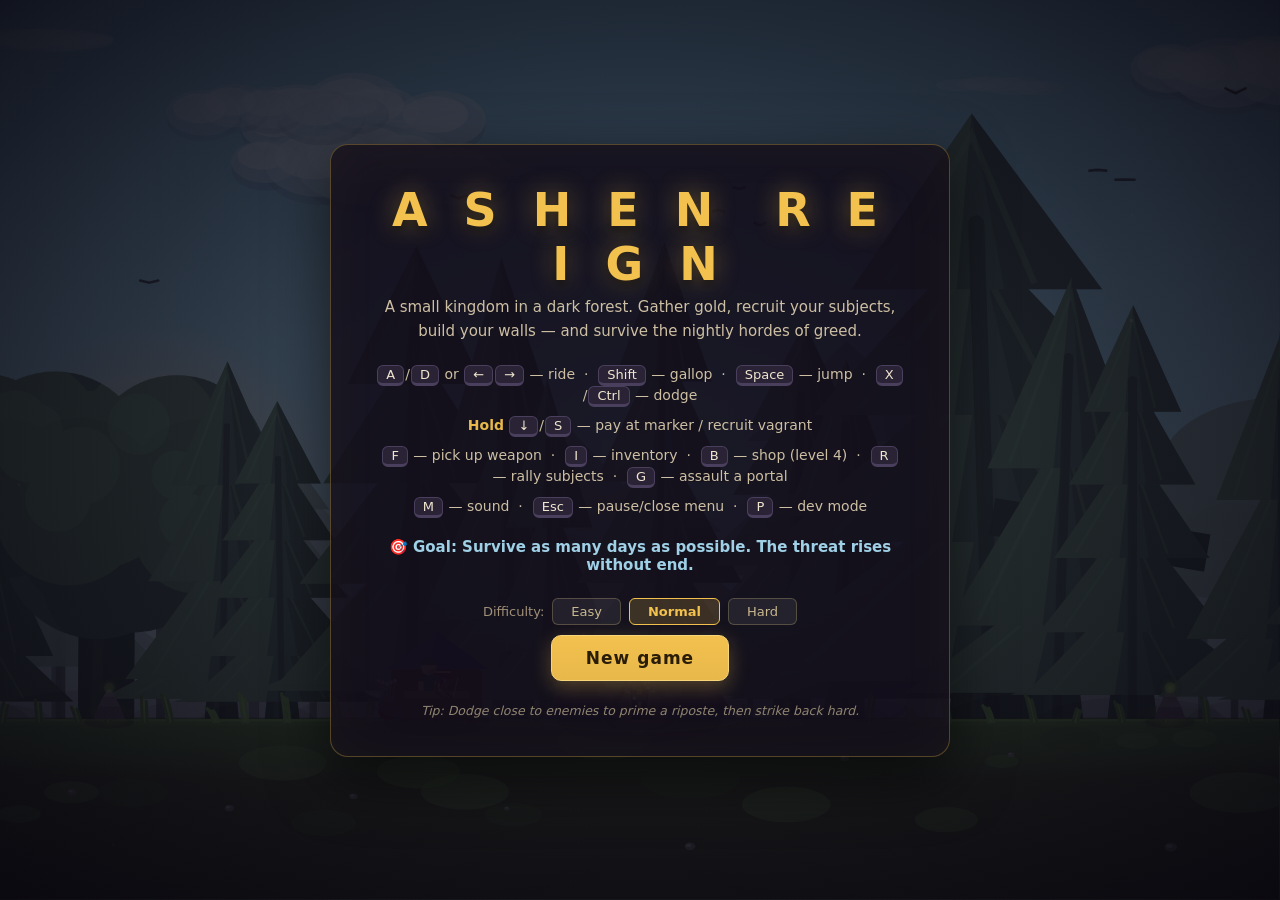
==== commit d065b416: "Remove mine feature" ====
--- a/index.html
+++ b/index.html
@@ -222,7 +222,6 @@
         <button class="dev-btn" title="Builder" data-dev="unitBuilder">🔨</button>
         <button class="dev-btn" title="Farmer" data-dev="unitFarmer">🌾</button>
         <button class="dev-btn" title="Guard" data-dev="unitGuard">🛡️</button>
-        <button class="dev-btn" title="Miner" data-dev="unitMiner">⛏️</button>
         <div class="dev-divider"></div>
         <div id="dev-animal-buttons" style="display:contents;"></div>
       </div>
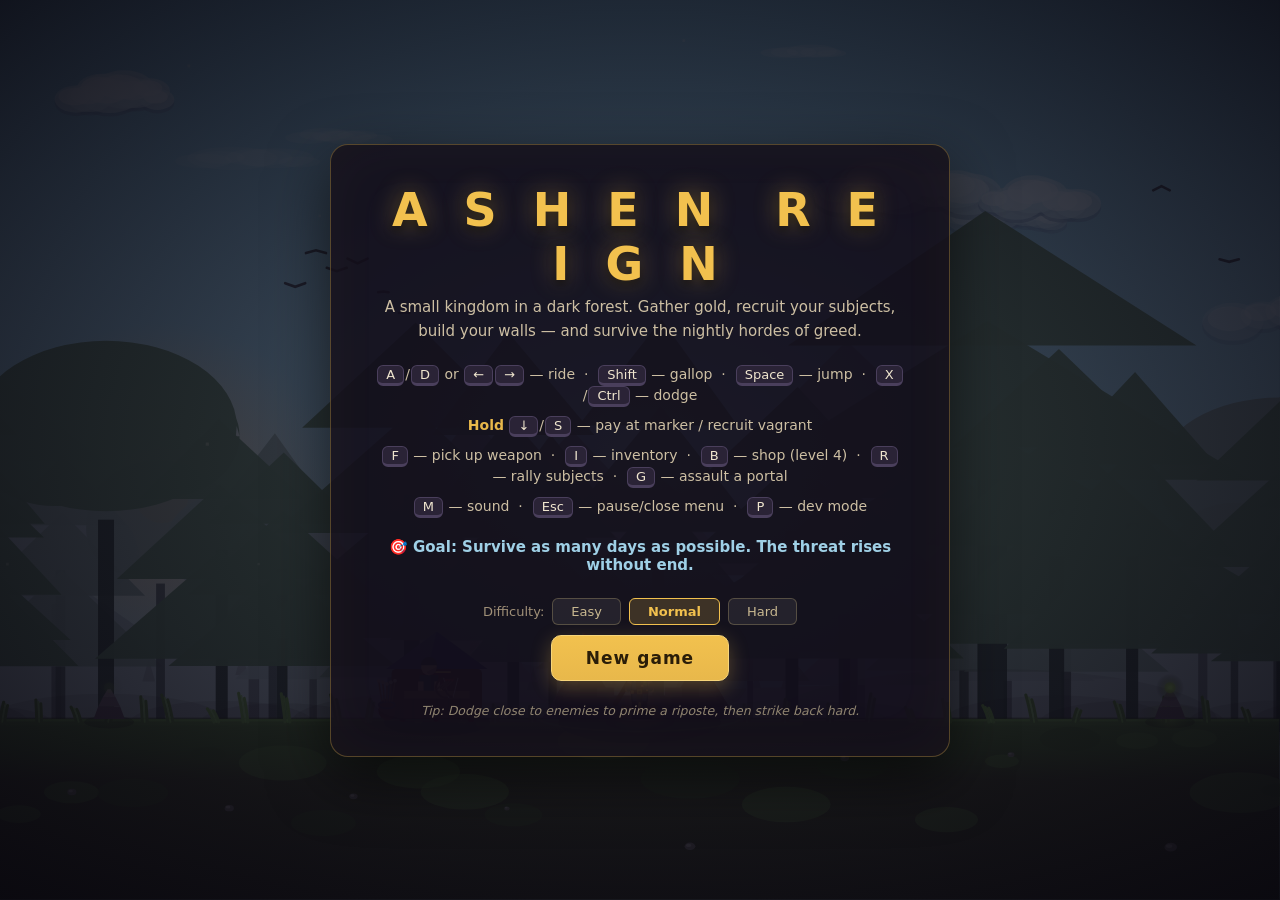
==== commit ffeae261: "Expand procedural weapon variety and add spell recipe system for staffs Procedural weapons: new mele" ====
--- a/index.html
+++ b/index.html
@@ -40,6 +40,16 @@
         <div id="hud-weapon" class="hud-pill">⚔ <span id="hud-weapon-text">No weapon</span></div>
         <div id="hud-armor" class="hud-pill">🛡 <span id="hud-armor-text">No armor</span></div>
         <div id="hud-pop" class="hud-pill">👥 <span id="hud-pop-text">0</span> · 🏹 <span id="hud-arch-text">0</span> · 🔨 <span id="hud-build-text">0</span></div>
+        <div id="hud-roster" class="hud-pill hud-roster">
+          <span class="hud-roster-item hud-roster-pop" title="Subjects / population cap">👥 <b id="hud-roster-pop">0/8</b></span>
+          <span class="hud-roster-sep"></span>
+          <span class="hud-roster-item" data-role="archer"  title="Archers">🏹 <b id="hud-roster-archer">0</b></span>
+          <span class="hud-roster-item" data-role="guard"   title="Guards">🛡️ <b id="hud-roster-guard">0</b></span>
+          <span class="hud-roster-item" data-role="builder" title="Builders">🔨 <b id="hud-roster-builder">0</b></span>
+          <span class="hud-roster-item" data-role="farmer"  title="Farmers">🌾 <b id="hud-roster-farmer">0</b></span>
+          <span class="hud-roster-sep"></span>
+          <span class="hud-roster-item hud-roster-vagrant" data-role="vagrant" title="Vagrants waiting to be recruited">🧍 <b id="hud-roster-vagrant">0</b></span>
+        </div>
         <div id="hud-arrow-rain" class="hud-pill hud-ability hidden">
           <span id="hud-arrow-rain-fill" class="hud-ability-fill"></span>
           <span class="hud-ability-key">Q</span>
@@ -167,7 +177,6 @@
       <button class="dev-btn" data-dev="upgradeBase">Upg. Base ⬆</button>
       <button class="dev-btn dev-danger" data-dev="maxBase">Max Base 🏰</button>
       <button class="dev-btn dev-danger" data-dev="maxWalls">Max Vægge 🧱</button>
-      <button class="dev-btn" data-dev="fortTier">Fort +1 🔮</button>
     </div>
   </details>
 
@@ -193,7 +202,8 @@
       <div class="dev-button-grid">
         <button class="dev-btn" data-dev="imp">Imp</button>
         <button class="dev-btn" data-dev="fireImp">Flyv. Imp</button>
-        <button class="dev-btn" data-dev="emberBrute">Brute</button>
+        <button class="dev-btn" data-dev="emberBrute">Ember Brute</button>
+        <button class="dev-btn" data-dev="brute">Brute</button>
         <button class="dev-btn" data-dev="ashPriest">Præst</button>
         <button class="dev-btn" data-dev="siegeImp">Siege</button>
         <button class="dev-btn" data-dev="chainImp">Chain</button>
@@ -248,6 +258,7 @@
       
       <!-- Dynamiske knapper, som dit script tilføjer til -->
       <div class="dev-button-grid" style="margin-top:4px;">
+        <button class="dev-btn" data-dev="generateWeapon">🎲 Generér Våben</button>
         <div id="dev-weapon-buttons" style="display:contents;">
           <button class="dev-btn dev-danger" data-dev="dropWeapon">Smid Våben</button>
         </div>
@@ -277,6 +288,6 @@
     </div>
   </div>
 
-  <script type="module" src="src/core/game.js?v=biomevisual1"></script>
+  <script type="module" src="src/core/game.js?v=biomevisual4"></script>
 </body>
 </html>
--- a/style.css
+++ b/style.css
@@ -59,6 +59,21 @@
 }
 .hud-pill.big { font-size: 20px; color: var(--gold); border-color: rgba(242,193,78,0.68); }
 .hud-pill .icon { font-size: 16px; }
+
+/* Roster: who serves the crown, at a glance */
+.hud-roster {
+  display: flex;
+  align-items: center;
+  gap: 9px;
+  font-size: 14px;
+  border-color: rgba(242, 193, 78, 0.3);
+}
+.hud-roster-item { display: inline-flex; align-items: center; gap: 3px; transition: opacity 0.2s, color 0.2s; }
+.hud-roster-item b { font-weight: 700; color: #e8dcbc; min-width: 8px; text-align: right; }
+.hud-roster-item.is-empty { opacity: 0.32; }
+.hud-roster-pop b { color: var(--gold); }
+.hud-roster-vagrant b { color: #9bd05a; }
+.hud-roster-sep { width: 1px; height: 13px; background: rgba(242, 193, 78, 0.28); }
 .hud-ability {
   position: relative;
   overflow: hidden;
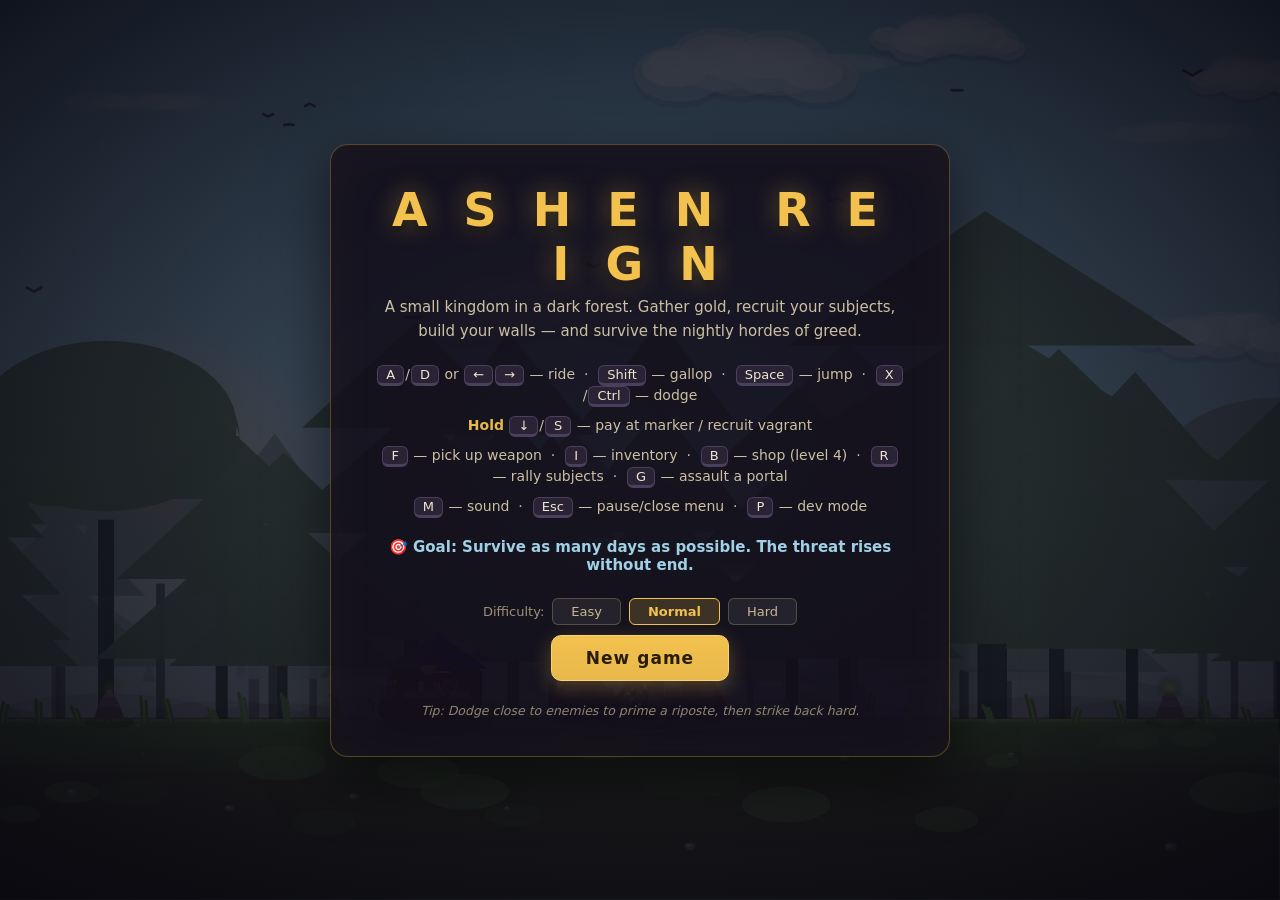
==== commit 41631a4a: "Add Pyre Tyrant boss, arcanum spell effects, and forest boss visuals Work in progress captured befor" ====
--- a/index.html
+++ b/index.html
@@ -202,7 +202,6 @@
       <div class="dev-button-grid">
         <button class="dev-btn" data-dev="imp">Imp</button>
         <button class="dev-btn" data-dev="fireImp">Flyv. Imp</button>
-        <button class="dev-btn" data-dev="emberBrute">Ember Brute</button>
         <button class="dev-btn" data-dev="brute">Brute</button>
         <button class="dev-btn" data-dev="ashPriest">Præst</button>
         <button class="dev-btn" data-dev="siegeImp">Siege</button>
@@ -210,7 +209,18 @@
         <button class="dev-btn" data-dev="8imp">8x Imp</button>
         <button class="dev-btn" data-dev="dragon">🐉</button>
         <button class="dev-btn" data-dev="magmaGolem">🌋</button>
+        <button class="dev-btn" data-dev="pyreTyrant">Pyre Tyrant</button>
         <button class="dev-btn dev-danger" data-dev="killAll">💀 Kill All</button>
+      </div>
+
+      <div class="dev-label">Biome Bosses</div>
+      <div class="dev-button-grid">
+        <button class="dev-btn" data-dev="forestBoss">Forest Stalker</button>
+        <button class="dev-btn" data-dev="frozenBoss">Skadi's Wrath</button>
+        <button class="dev-btn" data-dev="desertBoss">Dune Broodmother</button>
+        <button class="dev-btn" data-dev="swampBoss">Sunken Behemoth</button>
+        <button class="dev-btn" data-dev="volcanoBoss">Ignited Core</button>
+        <button class="dev-btn" data-dev="corruptedBoss">Mind-Flayer</button>
       </div>
 
       <div class="dev-label">The Hollow (Phase 2)</div>
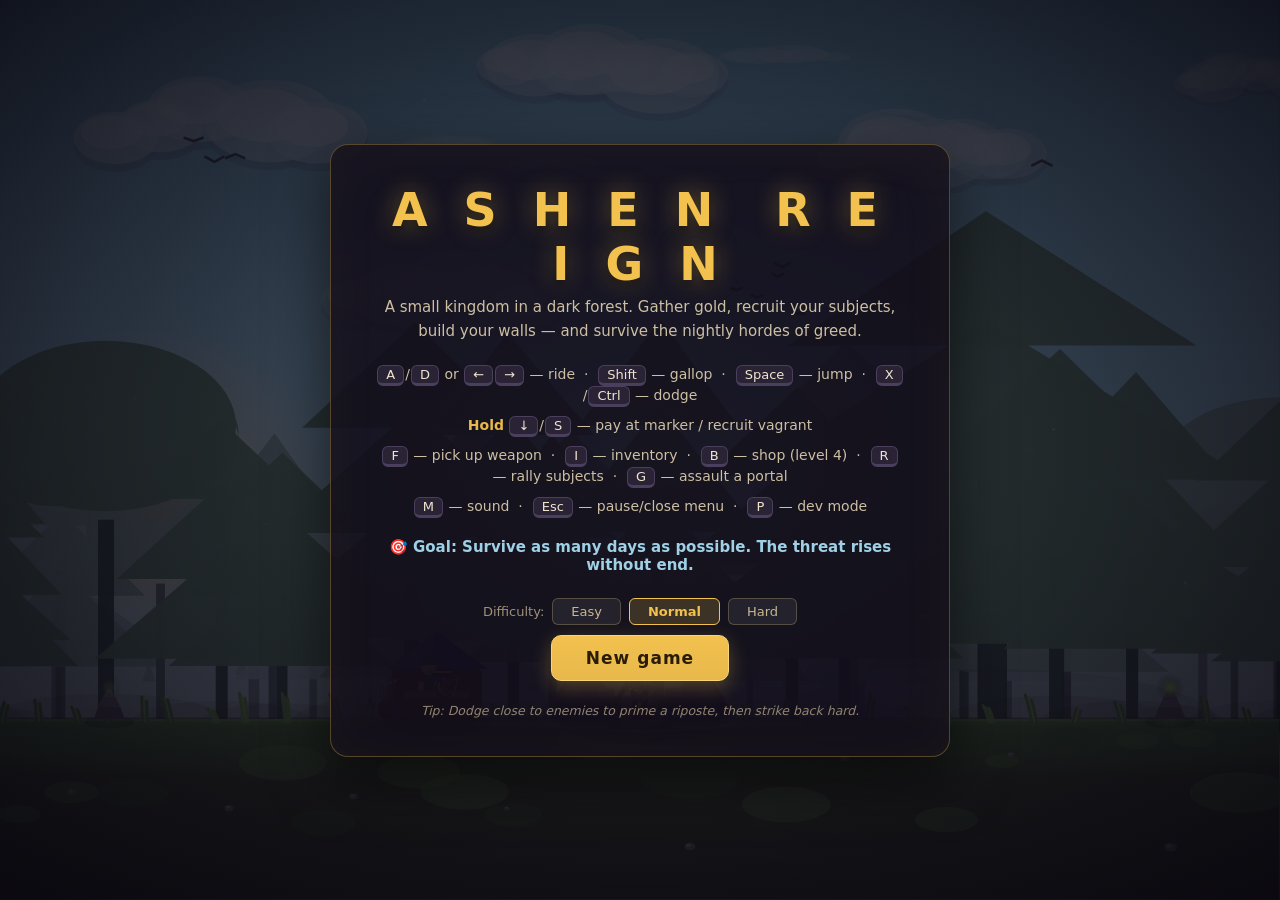
==== commit 26952631: "Integrate gameplay systems and caster weapons" ====
--- a/index.html
+++ b/index.html
@@ -47,6 +47,7 @@
           <span class="hud-roster-item" data-role="guard"   title="Guards">🛡️ <b id="hud-roster-guard">0</b></span>
           <span class="hud-roster-item" data-role="builder" title="Builders">🔨 <b id="hud-roster-builder">0</b></span>
           <span class="hud-roster-item" data-role="farmer"  title="Farmers">🌾 <b id="hud-roster-farmer">0</b></span>
+          <span class="hud-roster-item" data-role="cleric"  title="Clerics">✨ <b id="hud-roster-cleric">0</b></span>
           <span class="hud-roster-sep"></span>
           <span class="hud-roster-item hud-roster-vagrant" data-role="vagrant" title="Vagrants waiting to be recruited">🧍 <b id="hud-roster-vagrant">0</b></span>
         </div>
@@ -132,13 +133,10 @@
       <strong>Tools</strong>
     </div>
     <div class="dev-header-actions">
-      <output id="dev-fps" class="dev-fps" aria-label="Frames per second">-- FPS</output>
       <kbd>P</kbd>
       <button type="button" id="dev-close" class="dev-close" title="Close dev tools" aria-label="Close dev tools">×</button>
     </div>
   </div>
-
-  <dl id="dev-stats" class="dev-stats" aria-live="polite"></dl>
 
   <!-- QUICKBAR -->
   <div class="dev-quickbar dev-button-grid" aria-label="Quick dev controls">
@@ -180,74 +178,41 @@
     </div>
   </details>
 
-  <!-- WORLD -->
-  <details class="dev-section">
-    <summary><span>World</span><small>Skift biom</small></summary>
-    <div class="dev-section-body dev-button-grid">
-      <button class="dev-btn" data-dev="biomeForest">Skov</button>
-      <button class="dev-btn" data-dev="biomeFrozen">Frost</button>
-      <button class="dev-btn" data-dev="biomeDesert">Ørken</button>
-      <button class="dev-btn" data-dev="biomeSwamp">Sump</button>
-      <button class="dev-btn" data-dev="biomeVolcano">Vulkan</button>
-      <button class="dev-btn" data-dev="biomeCorrupted">Korrupt</button>
-    </div>
-  </details>
 
   <!-- SPAWN (Slået sammen til én massiv og tæt grid) -->
   <details class="dev-section">
     <summary><span>Spawn</span><small>Fjender, Bosses & Dyr</small></summary>
     <div class="dev-section-body">
       
-      <div class="dev-label">Standard & Bosses</div>
+      <div class="dev-label">Standard Enemies</div>
       <div class="dev-button-grid">
         <button class="dev-btn" data-dev="imp">Imp</button>
         <button class="dev-btn" data-dev="fireImp">Flyv. Imp</button>
+        <button class="dev-btn" data-dev="emberHound">Ember Hound</button>
         <button class="dev-btn" data-dev="brute">Brute</button>
         <button class="dev-btn" data-dev="ashPriest">Præst</button>
         <button class="dev-btn" data-dev="siegeImp">Siege</button>
         <button class="dev-btn" data-dev="chainImp">Chain</button>
         <button class="dev-btn" data-dev="8imp">8x Imp</button>
-        <button class="dev-btn" data-dev="dragon">🐉</button>
-        <button class="dev-btn" data-dev="magmaGolem">🌋</button>
-        <button class="dev-btn" data-dev="pyreTyrant">Pyre Tyrant</button>
         <button class="dev-btn dev-danger" data-dev="killAll">💀 Kill All</button>
       </div>
 
-      <div class="dev-label">Biome Bosses</div>
-      <div class="dev-button-grid">
-        <button class="dev-btn" data-dev="forestBoss">Forest Stalker</button>
-        <button class="dev-btn" data-dev="frozenBoss">Skadi's Wrath</button>
-        <button class="dev-btn" data-dev="desertBoss">Dune Broodmother</button>
-        <button class="dev-btn" data-dev="swampBoss">Sunken Behemoth</button>
-        <button class="dev-btn" data-dev="volcanoBoss">Ignited Core</button>
-        <button class="dev-btn" data-dev="corruptedBoss">Mind-Flayer</button>
-      </div>
-
-      <div class="dev-label">The Hollow (Phase 2)</div>
-      <div class="dev-button-grid">
-        <button class="dev-btn" data-dev="shade">Shade</button>
-        <button class="dev-btn" data-dev="voidWraith">Wraith</button>
-        <button class="dev-btn" data-dev="voidBrute">H. Brute</button>
-        <button class="dev-btn" data-dev="voidTitan">Titan</button>
-        <button class="dev-btn" data-dev="voidSeraph">Seraph</button>
-      </div>
-
-      <div class="dev-label">Assault & Units</div>
-      <div class="dev-button-grid">
-        <button class="dev-btn" data-dev="startAssault">⚔ Assault</button>
-        <button class="dev-btn" data-dev="crackPortals">Portaler</button>
-        <button class="dev-btn dev-danger" data-dev="phase2">🌀 Phase 2</button>
-        <div class="dev-divider"></div>
+      <div class="dev-label">Bosses</div>
+      <div class="dev-button-grid">
+        <button class="dev-btn dev-danger" data-dev="forestStalker">Great Horned Stalker</button>
+        <button class="dev-btn dev-danger" data-dev="pyreTyrant">Vaelgor, Pyre Tyrant</button>
+        <button class="dev-btn dev-danger" data-dev="dragon">Fire Dragon</button>
+        <button class="dev-btn dev-danger" data-dev="magmaGolem">Magma Colossus</button>
+      </div>
+
+      <div class="dev-label">Units</div>
+      <div class="dev-button-grid">
         <button class="dev-btn" title="Archer" data-dev="unitArcher">🏹</button>
         <button class="dev-btn" title="Builder" data-dev="unitBuilder">🔨</button>
         <button class="dev-btn" title="Farmer" data-dev="unitFarmer">🌾</button>
         <button class="dev-btn" title="Guard" data-dev="unitGuard">🛡️</button>
-        <div class="dev-divider"></div>
-        <div id="dev-animal-buttons" style="display:contents;"></div>
-      </div>
-
-      <!-- Pladsholder til dynamiske biome enemies -->
-      <div id="dev-biome-enemy-buttons" class="dev-button-grid" style="margin-top:4px;"></div>
+        <button class="dev-btn" title="Cleric" data-dev="unitCleric">✨</button>
+      </div>
     </div>
   </details>
 
@@ -298,6 +263,6 @@
     </div>
   </div>
 
-  <script type="module" src="src/core/game.js?v=biomevisual4"></script>
+  <script type="module" src="src/core/game.js"></script>
 </body>
 </html>
